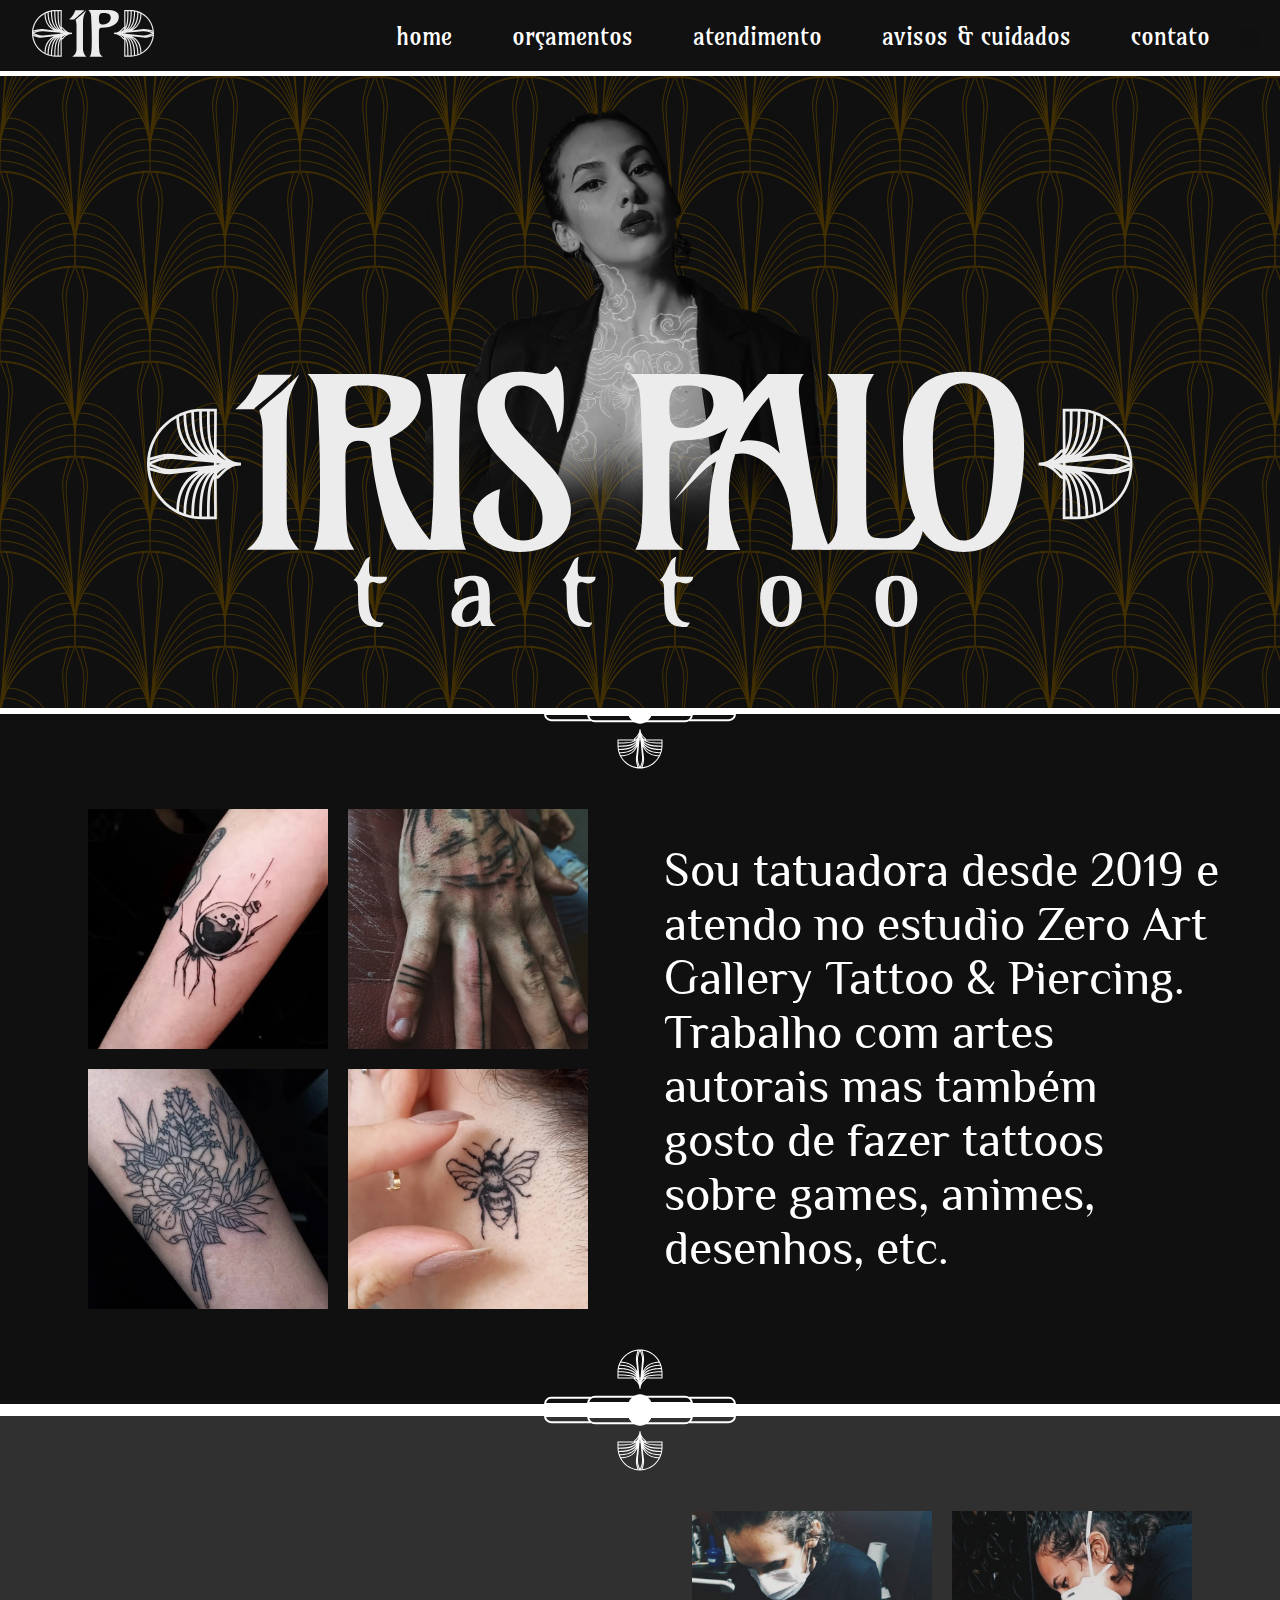
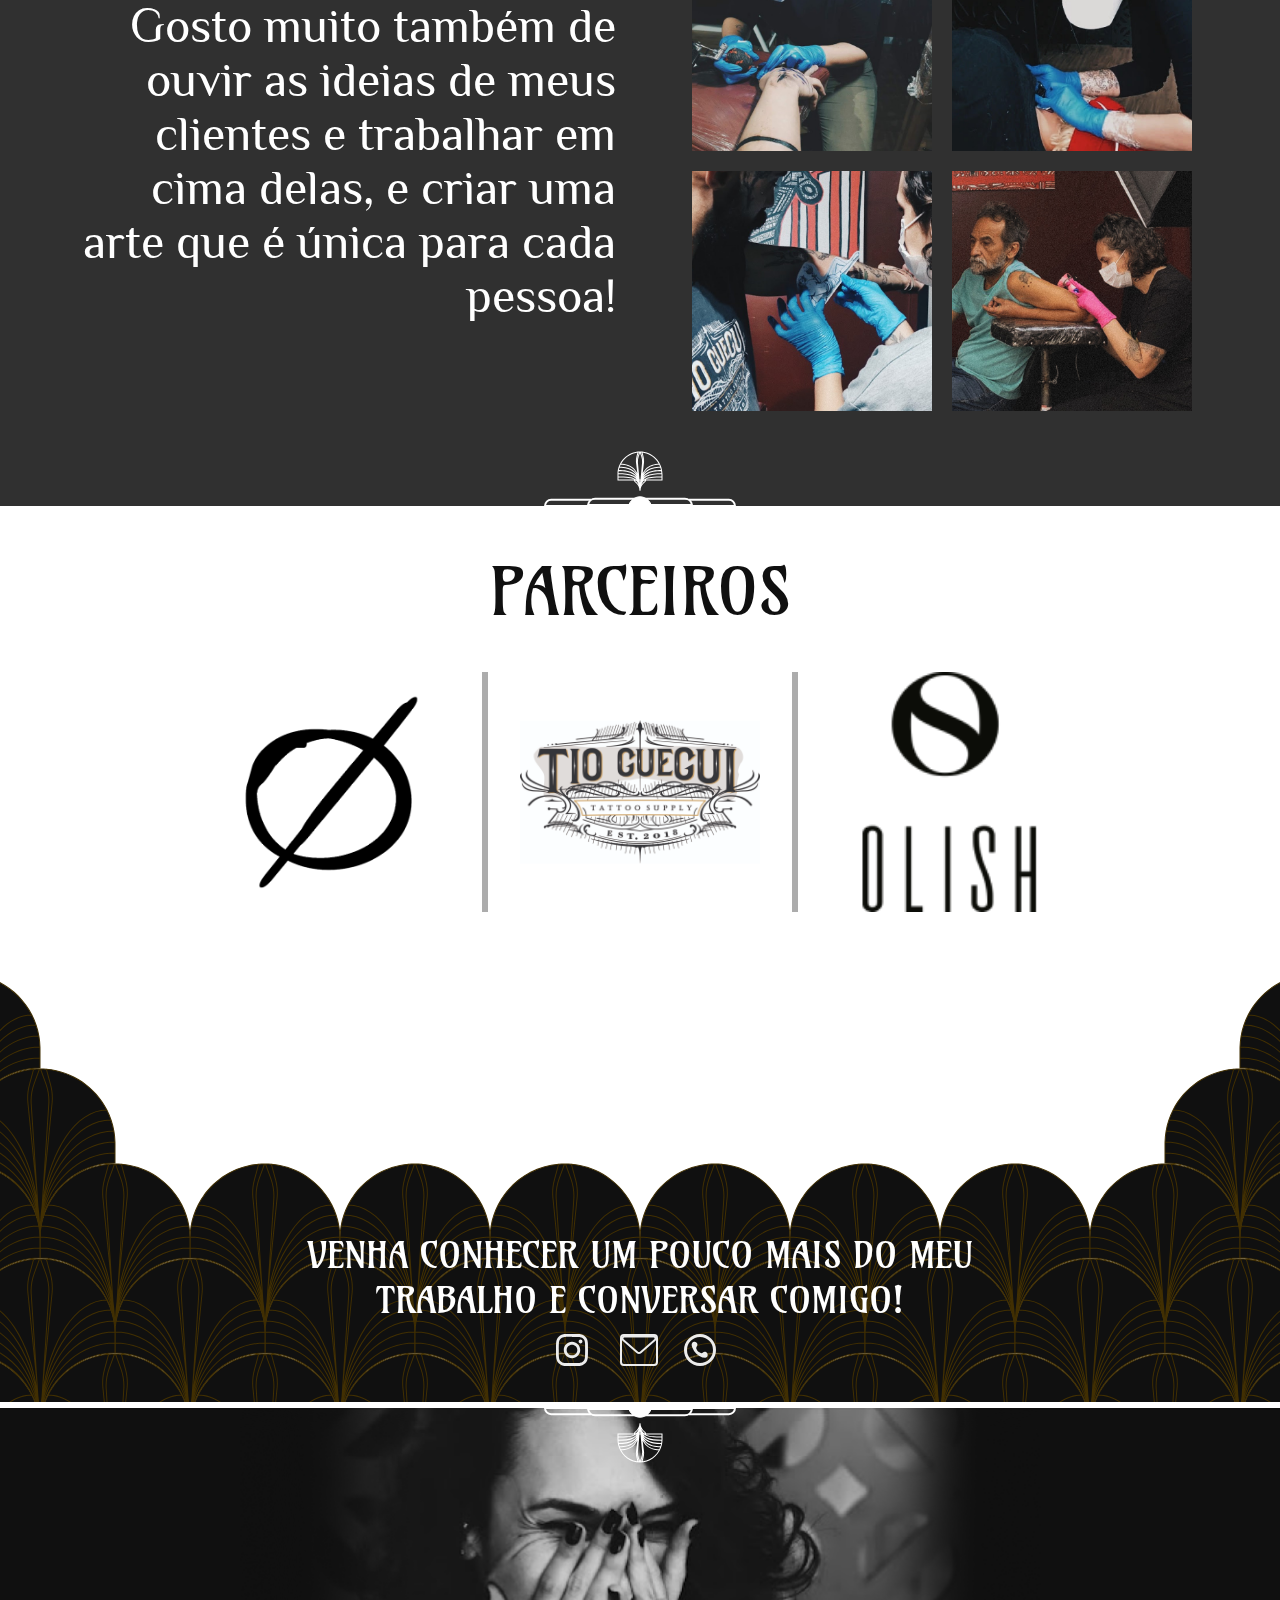
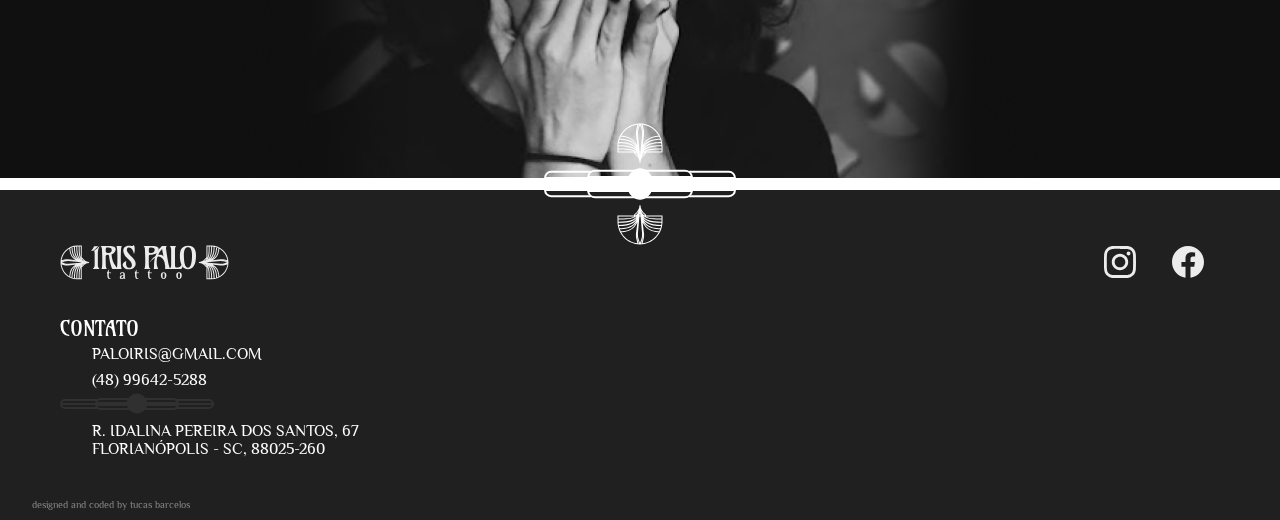
==== index.html @ 2b373421 "color changes and other updates" ====
<!DOCTYPE html>
<html lang="pt-br">

<head>
  <meta charset="UTF-8">
  <meta http-equiv="X-UA-Compatible" content="IE=edge">
  <meta name="viewport" content="width=device-width, initial-scale=1.0">
  <title>Íris Palo | Tattoo </title>
  <link rel="icon" type="image/x-icon" href="./img/icons/navicon.svg">
  <meta name="description" content="Tatuadora e baseada em Florianópolis - SC">
  <link rel="stylesheet" href="./css/style.css">
  <link rel="preconnect" href="https://fonts.googleapis.com">
  <link rel="preconnect" href="https://fonts.gstatic.com" crossorigin>
  <link rel="preconnect" href="https://fonts.googleapis.com">
  <link rel="preconnect" href="https://fonts.gstatic.com" crossorigin>
  <link href="https://fonts.googleapis.com/css2?family=Amarante&family=Philosopher:wght@400;700&display=swap" rel="stylesheet">
</head>


<body>
  <header class="header-bg" id="header">
    <div class="header container2">
      <div class="header-img">
        <a href="./index.html"><img src="./img/icons/logo-icon 1.svg" alt="IP"></a>
      </div>
      <ul class="header-menu">
        <li><a class="c1 font-1-m" href="./index.html">home</a></li>
        <li><a class="c1 font-1-m" href="./orcamentos.html">orçamentos</a></li>
        <li><a class="c1 font-1-m" href="./atendimento.html">atendimento</a></li>
        <li><a class="c1 font-1-m" href="./avisos.html">avisos & cuidados</a></li>
        <li><a class="c1 font-1-m" href="./contato.html">contato</a></li>
      </ul>
      <div class="dropdown">
        <button class="dropbtn">
          <div class="burger">
            <span></span>
            <span></span>
            <span></span>
            <span></span>
          </div>
        </button>
        <div class="dropdown-content">
          <a class="c1 font-1-m" href="./index.html">home</a>
          <a class="c1 font-1-m" href="./orcamentos.html">orçamentos</a>
          <a class="c1 font-1-m" href="./atendimento.html">atendimento</a>
          <a class="c1 font-1-m" href="./avisos.html">avisos & cuidados</a>
          <a class="c1 font-1-m" href="./contato.html">contato</a>
        </div>
      </div>
    </div>
  </header>

  <main class="intro">
    <div class="intro-conteudo container">
      <div class="intro-img">
        <img src="./img/íris header.png" alt="">
      </div>
      <div class="intro-marca">
        <img src="./img/icons/logo desktop w.svg" alt="">
      </div>
    </div>
  </main>

  <section class="pres-1-bg">
    <div class="separator-1"><img src="./img/icons/separator-1.svg" alt=""></div>
    <article class="pres-1 container">
      <div class="info-grid">
        <div class="pic-grid">
          <div class="pic">
            <img src="./img/tattoo spider.png" alt="">
          </div>
          <div class="pic">
            <img src="./img/tatto hand.png" alt="">
          </div>
          <div class="pic">
            <img src="./img/tattoo floral.png" alt="">
          </div>
          <div class="pic">
            <img src="./img/tattoo bee.png" alt="">
          </div>
        </div>
        <div class="txt1">
          <p class="font-2-xl c1">Sou tatuadora desde 2019 e atendo no estudio Zero Art Gallery Tattoo & Piercing. Trabalho com artes autorais mas também gosto de fazer tattoos sobre games, animes, desenhos, etc.</p>
        </div>
      </div>
    </article>
    <div class="separator-2"><img src="./img/icons/separator-2.svg" alt=""></div>
  </section>

  <section class="pres-2-bg">
    <div class="separator-1">
      <img src="./img/icons/separator-1.svg" alt="">
    </div>
    <article class="pres-2 container">
      <div class="info-grid">
        <div class="txt2">
          <p class="font-2-xl c1">Gosto muito também de ouvir as ideias de meus clientes e trabalhar em cima delas, e criar uma arte que é única para cada pessoa!</p>
        </div>
        <div class="pic-grid">
          <div class="pic">
            <img src="./img/neck 3.png" alt="">
          </div>
          <div class="pic">
            <img src="./img/neck 4.png" alt="">
          </div>
          <div class="pic">
            <img src="./img/stencil.png" alt="">
          </div>
          <div class="pic">
            <img src="./img/reco.png" alt="">
          </div>
        </div>
      </div>
    </article>
    <div class="separator-2"><img src="./img/icons/separator-2.svg" alt=""></div>
  </section>

  <section class="partners-bg">
    <article class="partners container">
      <h2 class="font-1-xxl c9">PARCEIROS</h2>
      <div class="partners-grid">
        <ul>
          <li>
            <div class="pic-2"><img src="./img/zero-logo-b.png" alt=""></div>
          </li>
          <li>
            <div class="pic-2"><img src="./img/tio-guegui.png" alt=""></div>
          </li>
          <li>
            <div class="pic-2"><img src="./img/OLISH.png" alt=""></div>
          </li>
        </ul>
      </div>
    </article>
    <div class="partners-end">
      <h3 class="font-1-l c1">VENHA CONHECER UM POUCO MAIS DO MEU TRABALHO E CONVERSAR COMIGO!</h3>
      <ul>
        <li>
          <a href="">
            <div class="icon"><img src="./img/icons/insta.svg" alt=""></div>
          </a>
        </li>
        <li>
          <a href="">
            <div class="icon"><img src="./img/icons/email.svg" alt=""></div>
          </a>
        </li>
        <li>
          <a href="">
            <div class="icon"><img src="./img/icons/whatsapp.svg" alt="">
          </a>
    </div>
    </li>
    </ul>
    </div>

  </section>

  <section class="end">
    <div class="separator-1">
      <img src="./img/icons/separator-1.svg" alt="">
    </div>
    <div class="end-img">
      <img src="./img/iris-end.png" alt="iris smiling">
    </div>
    <div class="separator-2"><img src="./img/icons/separator-2.svg" alt=""></div>
  </section>

  <footer class="footer-bg">
    <div class="separator-1">
      <img src="./img/icons/separator-1.svg" alt="">
    </div>
    <article class="footer container">
      <div class="footer-links">
        <a href="#header"><img src="./img/icons/logo footer.svg" alt=""></a>
        <div class="footer-icons">
          <a href="https://www.instagram.com/irispalo.ink/" target="_blank"><img src="./img/icons/insta.svg" alt=""></a>
          <a href="https://www.facebook.com/irispaloilustracoes" target="_blank"><img src="./img/icons/fb.svg" alt=""></a>
        </div>
      </div>
      <div class="footer-info">
        <h3 class="font-1-s c1">CONTATO</h3>
        <a href="mailto:paloiris@gmail.com" target="_blank" class="font-2-xs c1">PALOIRIS@GMAIL.COM</a>
        <a href="https://api.whatsapp.com/send/?phone=%2B554896425288&text&type=phone_number&app_absent=0" target="_blank" class="font-2-xs c1">(48) 99642-5288</a>
        <div class="footer-separator">
          <img src="./img/icons/footer-separator.svg" alt="">
        </div>
        <a href="https://www.google.com/maps/place/R.+Idalina+Pereira+dos+Santos,+67+-+Agronômica,+Florianópolis+-+SC,+88025-260/@-27.5766666,-48.5296852,17z/data=!3m1!4b1!4m6!3m5!1s0x95273865c41eb719:0x3fc47b97a1cd362a!8m2!3d-27.5766666!4d-48.5271049!16s%2Fg%2F11bw442zby" target="_blank" class="font-2-xs c1">R. IDALINA PEREIRA DOS SANTOS, 67<br>FLORIANÓPOLIS - SC, 88025-260</a>
      </div>
    </article>
    <div class="ego"><a href="https://tucaas.github.io/portfolio" class="font-2-xxs c4">designed and coded by tucas barcelos</a></div>
  </footer>

  <script src="./js/script.js"></script>
</body>

</html>
---- css/style.css ----
@import "./global/global.css";

@import "./home/home.css";
@import "./orcamentos/orcamentos.css";
@import "./atendimento/atendimento.css";
@import "./avisos/avisos.css";
@import "./contato/contato.css";

@import "./utilities/type.css";
@import "./utilities/cor.css";
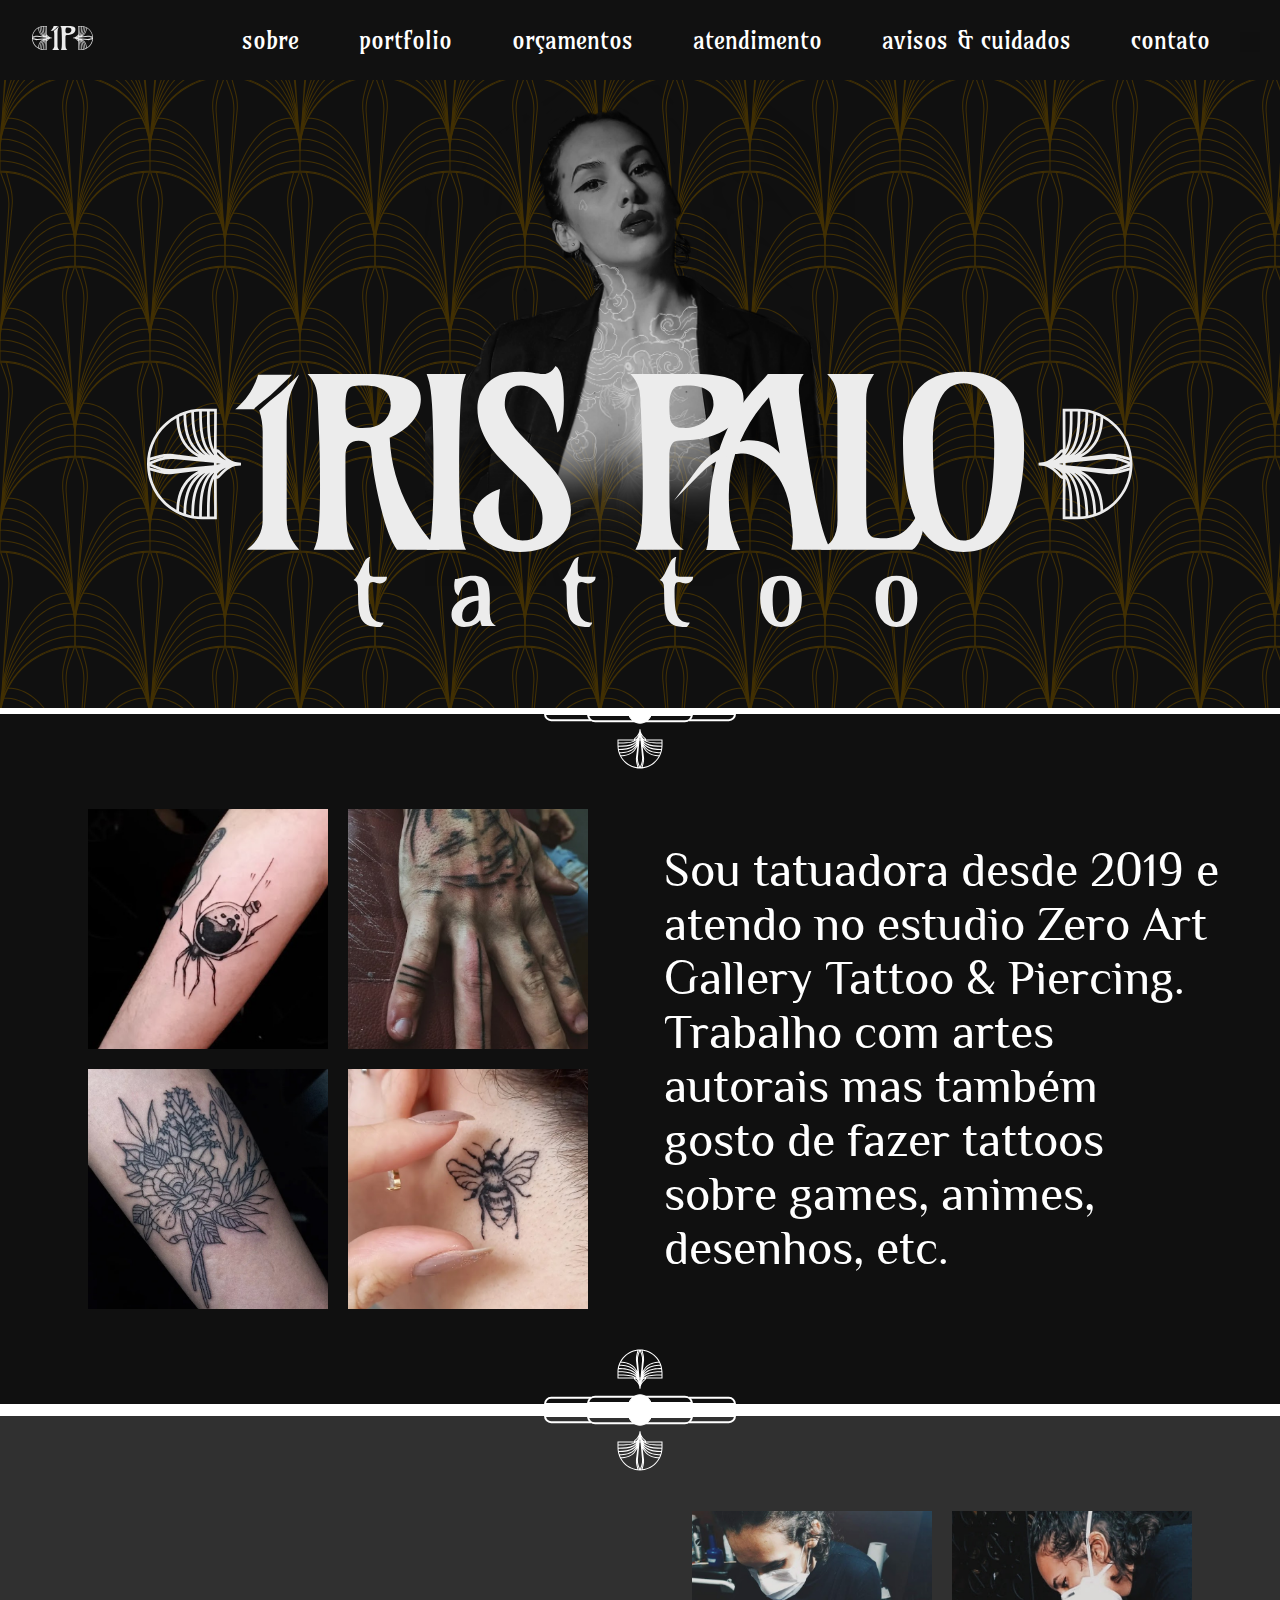
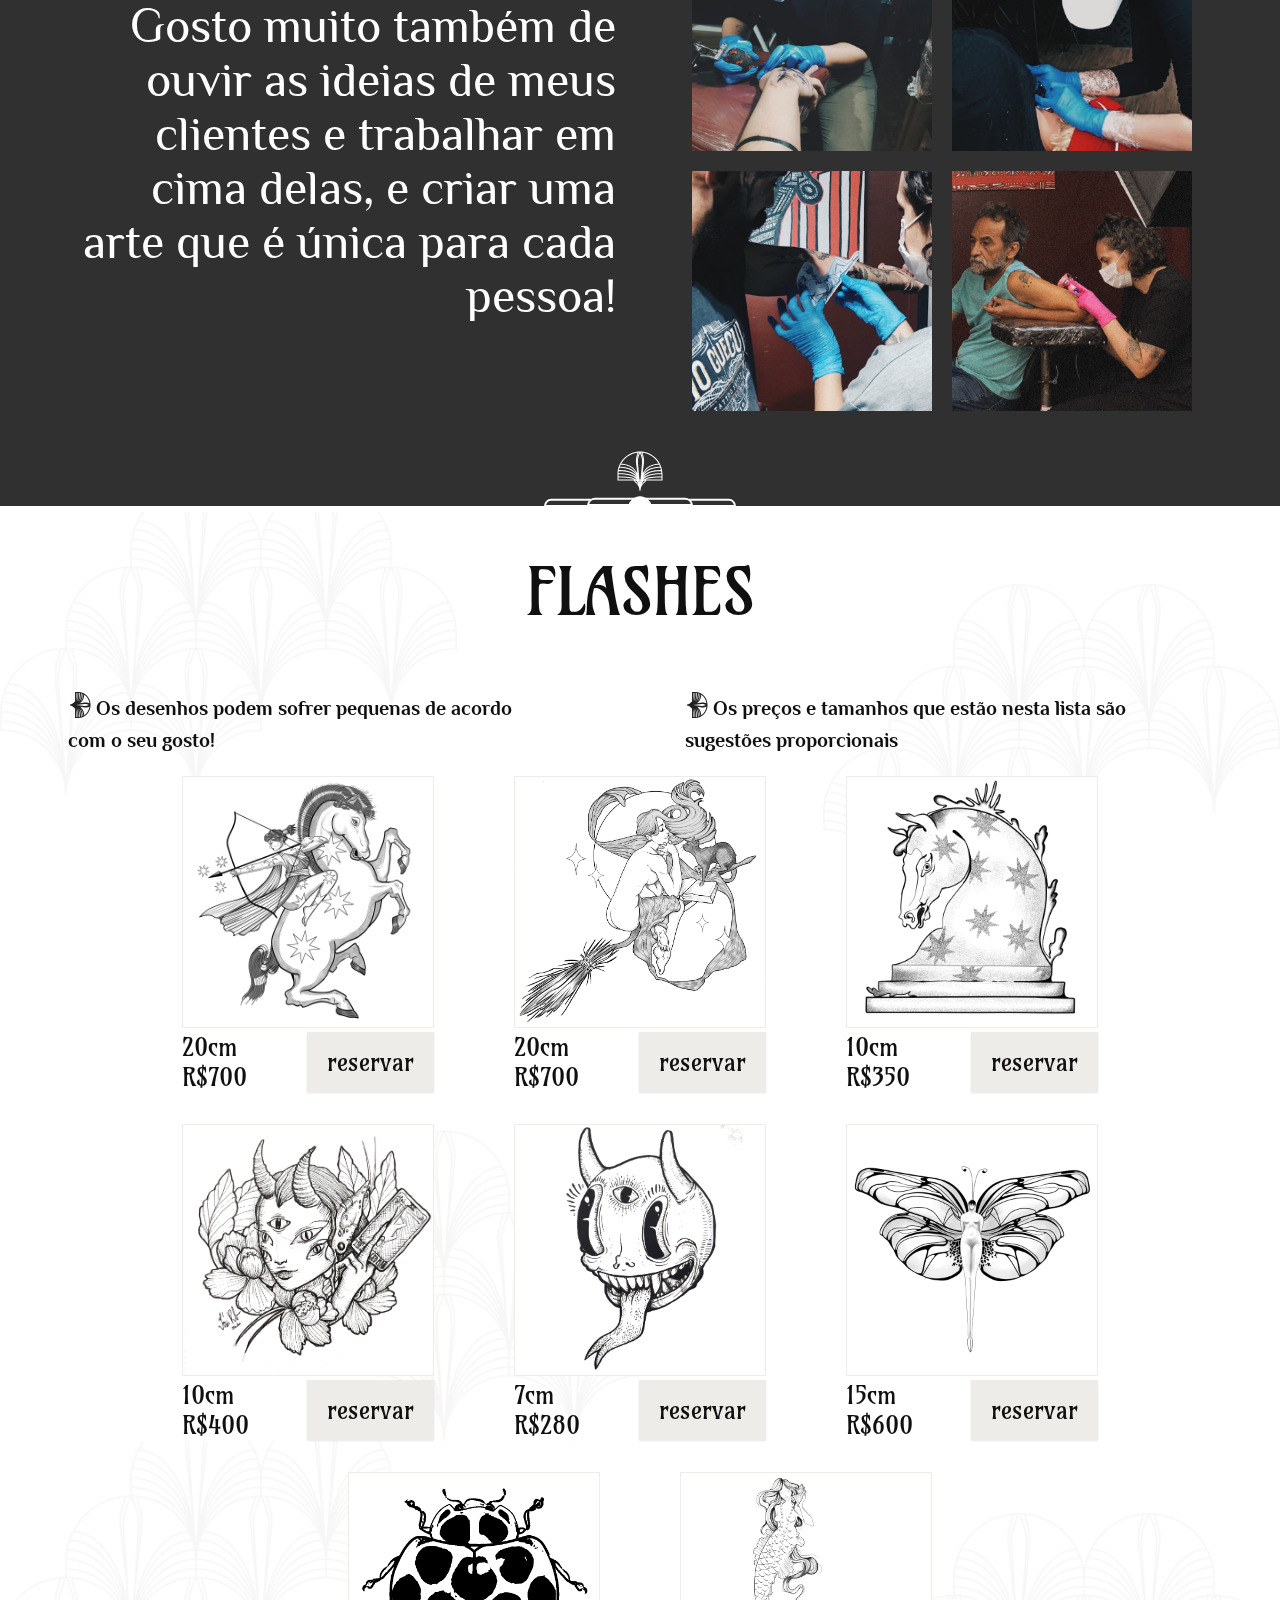
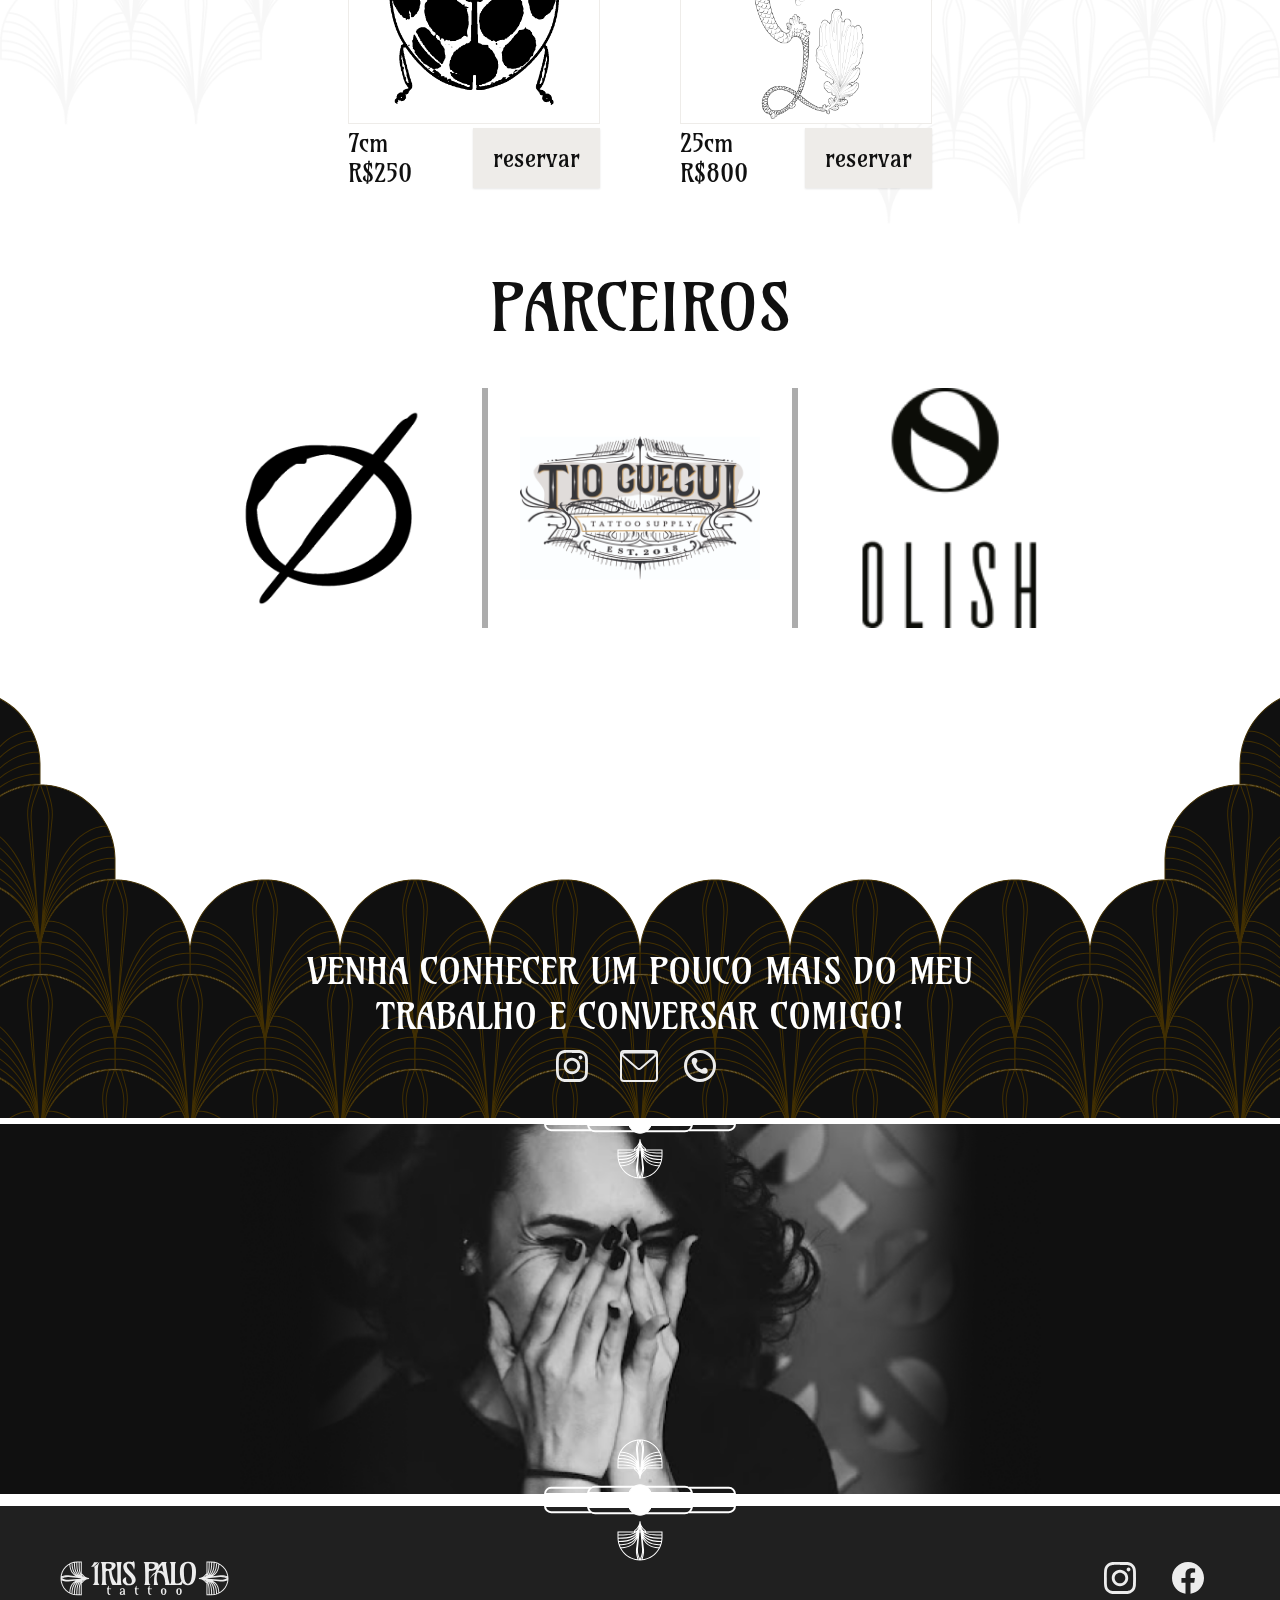
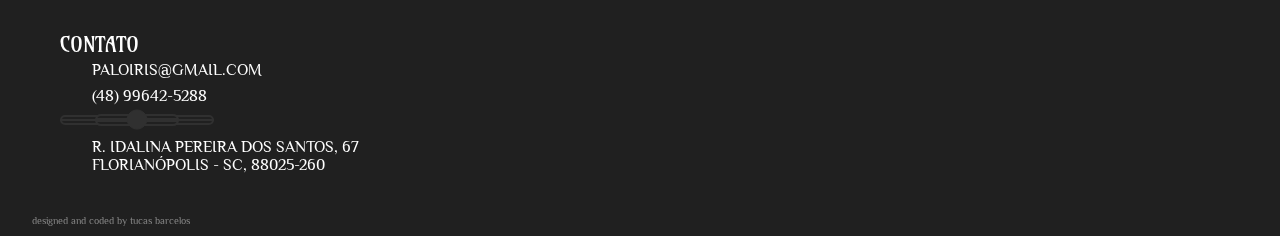
==== commit 712ed1aa: "new pages and updates" ====
--- a/index.html
+++ b/index.html
@@ -24,7 +24,8 @@
         <a href="./index.html"><img src="./img/icons/logo-icon 1.svg" alt="IP"></a>
       </div>
       <ul class="header-menu">
-        <li><a class="c1 font-1-m" href="./index.html">home</a></li>
+        <li><a class="c1 font-1-m" href="./sobre.html">sobre</a></li>
+        <li><a class="c1 font-1-m" href="./portfolio.html">portfolio</a></li>
         <li><a class="c1 font-1-m" href="./orcamentos.html">orçamentos</a></li>
         <li><a class="c1 font-1-m" href="./atendimento.html">atendimento</a></li>
         <li><a class="c1 font-1-m" href="./avisos.html">avisos & cuidados</a></li>
@@ -40,7 +41,8 @@
           </div>
         </button>
         <div class="dropdown-content">
-          <a class="c1 font-1-m" href="./index.html">home</a>
+          <a class="c1 font-1-m" href="./sobre.html">sobre</a>
+          <a class="c1 font-1-m" href="./portfolio.html">portfolio</a>
           <a class="c1 font-1-m" href="./orcamentos.html">orçamentos</a>
           <a class="c1 font-1-m" href="./atendimento.html">atendimento</a>
           <a class="c1 font-1-m" href="./avisos.html">avisos & cuidados</a>
@@ -114,6 +116,116 @@
     </article>
     <div class="separator-2"><img src="./img/icons/separator-2.svg" alt=""></div>
   </section>
+
+<section class="flashs-bg">
+<article class="flashs">
+  <h2 class="font-1-xxl c9">FLASHES</h2>
+  <div class="container2">
+    <div class="avisos-flash">
+      <p class="font-2-sb c9">Os desenhos podem sofrer pequenas de acordo com o seu gosto!</p>
+      <p class="font-2-sb c9">Os preços e tamanhos que estão nesta lista são sugestões proporcionais</p>
+    </div>
+    <ul class="flashs-grid">
+      <li class="flash">
+        <div class="pic-3"><img src="./img/flash-amz.png" alt=""></div>
+        <div class="font-1-m c9 flash-txt">
+          <div>
+            <p>20cm</p>
+            <p>R$700</p>
+          </div>
+          <div>
+            <a href="https://api.whatsapp.com/send/?phone=%2B554896425288&text=Ooooi,%20tudo%20bem?%20Eu%20vi%20o%20flash%20da%20Amazona%20no%20seu%20site%20e%20gostaria%20de%20reservar%20ele." target="_blank" class="flash-btn font-1-m c9">reservar</a>
+          </div>
+        </div>
+      </li>
+      <li class="flash">
+        <div class="pic-3"><img src="./img/flash-brx.png" alt=""></div>
+        <div class="font-1-m c9 flash-txt">
+          <div>
+            <p>20cm</p>
+            <p>R$700</p>
+          </div>
+          <div>
+            <a href="https://api.whatsapp.com/send/?phone=%2B554896425288&text=%20tudo%20bem?%20Eu%20vi%20o%20flash%20da%20Bruxa%20no%20seu%20site%20e%20gostaria%20de%20reservar%20ele." target="_blank" class="flash-btn font-1-m c9">reservar</a>
+          </div>
+        </div>
+      </li>
+      <li class="flash">
+        <div class="pic-3"><img src="./img/flash-cvl.png" alt=""></div>
+        <div class="font-1-m c9 flash-txt">
+          <div>
+            <p>10cm</p>
+            <p>R$350</p>
+          </div>
+          <div>
+            <a href="https://api.whatsapp.com/send/?phone=%2B554896425288&text=Ooooi,%20tudo%20bem?%20Eu%20vi%20o%20flash%20da%20Cavalo%20no%20seu%20site%20e%20gostaria%20de%20reservar%20ele." target="_blank" class="flash-btn font-1-m c9">reservar</a>
+          </div>
+        </div>
+      </li>
+      <li class="flash">
+        <div class="pic-3"><img src="./img/flash-dmn.png" alt=""></div>
+        <div class="font-1-m c9 flash-txt">
+          <div>
+            <p>10cm</p>
+            <p>R$400</p>
+          </div>
+          <div>
+            <a href="https://api.whatsapp.com/send/?phone=%2B554896425288&text=Ooooi,%20tudo%20bem?%20Eu%20vi%20o%20flash%20do%20Dem%C3%B4nio%20Tarot%20no%20seu%20site%20e%20gostaria%20de%20reservar%20ele." target="_blank" class="flash-btn font-1-m c9">reservar</a>
+          </div>
+        </div>
+      </li>
+      <li class="flash">
+        <div class="pic-3"><img src="./img/flash-dmn2.png" alt=""></div>
+        <div class="font-1-m c9 flash-txt">
+          <div>
+            <p>7cm</p>
+            <p>R$280</p>
+          </div>
+          <div>
+            <a href="https://api.whatsapp.com/send/?phone=%2B554896425288&text=Ooooi,%20tudo%20bem?%20Eu%20vi%20o%20flash%20da%20Dem%C3%B4nio%20Linguarudo%20no%20seu%20site%20e%20gostaria%20de%20reservar%20ele" target="_blank" class="flash-btn font-1-m c9">reservar</a>
+          </div>
+        </div>
+      </li>
+      <li class="flash">
+        <div class="pic-3"><img src="./img/flash-fda.png" alt=""></div>
+        <div class="font-1-m c9 flash-txt">
+          <div>
+            <p>15cm</p>
+            <p>R$600</p>
+          </div>
+          <div>
+            <a href="https://api.whatsapp.com/send/?phone=%2B554896425288&text=Ooooi,%20tudo%20bem?%20Eu%20vi%20o%20flash%20da%20Fada%20Art%20Nouveau%20no%20seu%20site%20e%20gostaria%20de%20reservar%20ele." target="_blank" class="flash-btn font-1-m c9">reservar</a>
+          </div>
+        </div>
+      </li>
+      <li class="flash">
+        <div class="pic-3"><img src="./img/flash-jnh.png" alt=""></div>
+        <div class="font-1-m c9 flash-txt">
+          <div>
+            <p>7cm</p>
+            <p>R$250</p>
+          </div>
+          <div>
+            <a href="https://api.whatsapp.com/send/?phone=%2B554896425288&text=Ooooi,%20tudo%20bem?%20Eu%20vi%20o%20flash%20da%20Joaninha%20no%20seu%20site%20e%20gostaria%20de%20reservar%20ele" target="_blank" class="flash-btn font-1-m c9">reservar</a>
+          </div>
+        </div>
+      </li>
+      <li class="flash">
+        <div class="pic-3"><img src="./img/flash-sra.png" alt=""></div>
+        <div class="font-1-m c9 flash-txt">
+          <div>
+            <p>25cm</p>
+            <p>R$800</p>
+          </div>
+          <div>
+            <a href="https://api.whatsapp.com/send/?phone=%2B554896425288&text=Ooooi,%20tudo%20bem?%20Eu%20vi%20o%20flash%20da%20Sereia%20no%20seu%20site%20e%20gostaria%20de%20reservar%20ele." target="_blank" class="flash-btn font-1-m c9">reservar</a>
+          </div>
+        </div>
+      </li>
+    </ul>
+  </div>
+</article>
+</section>
 
   <section class="partners-bg">
     <article class="partners container">
--- a/css/style.css
+++ b/css/style.css
@@ -1,6 +1,8 @@
 @import "./global/global.css";
 
 @import "./home/home.css";
+@import "./sobre/sobre.css";
+@import "./portfolio/portfolio.css";
 @import "./orcamentos/orcamentos.css";
 @import "./atendimento/atendimento.css";
 @import "./avisos/avisos.css";
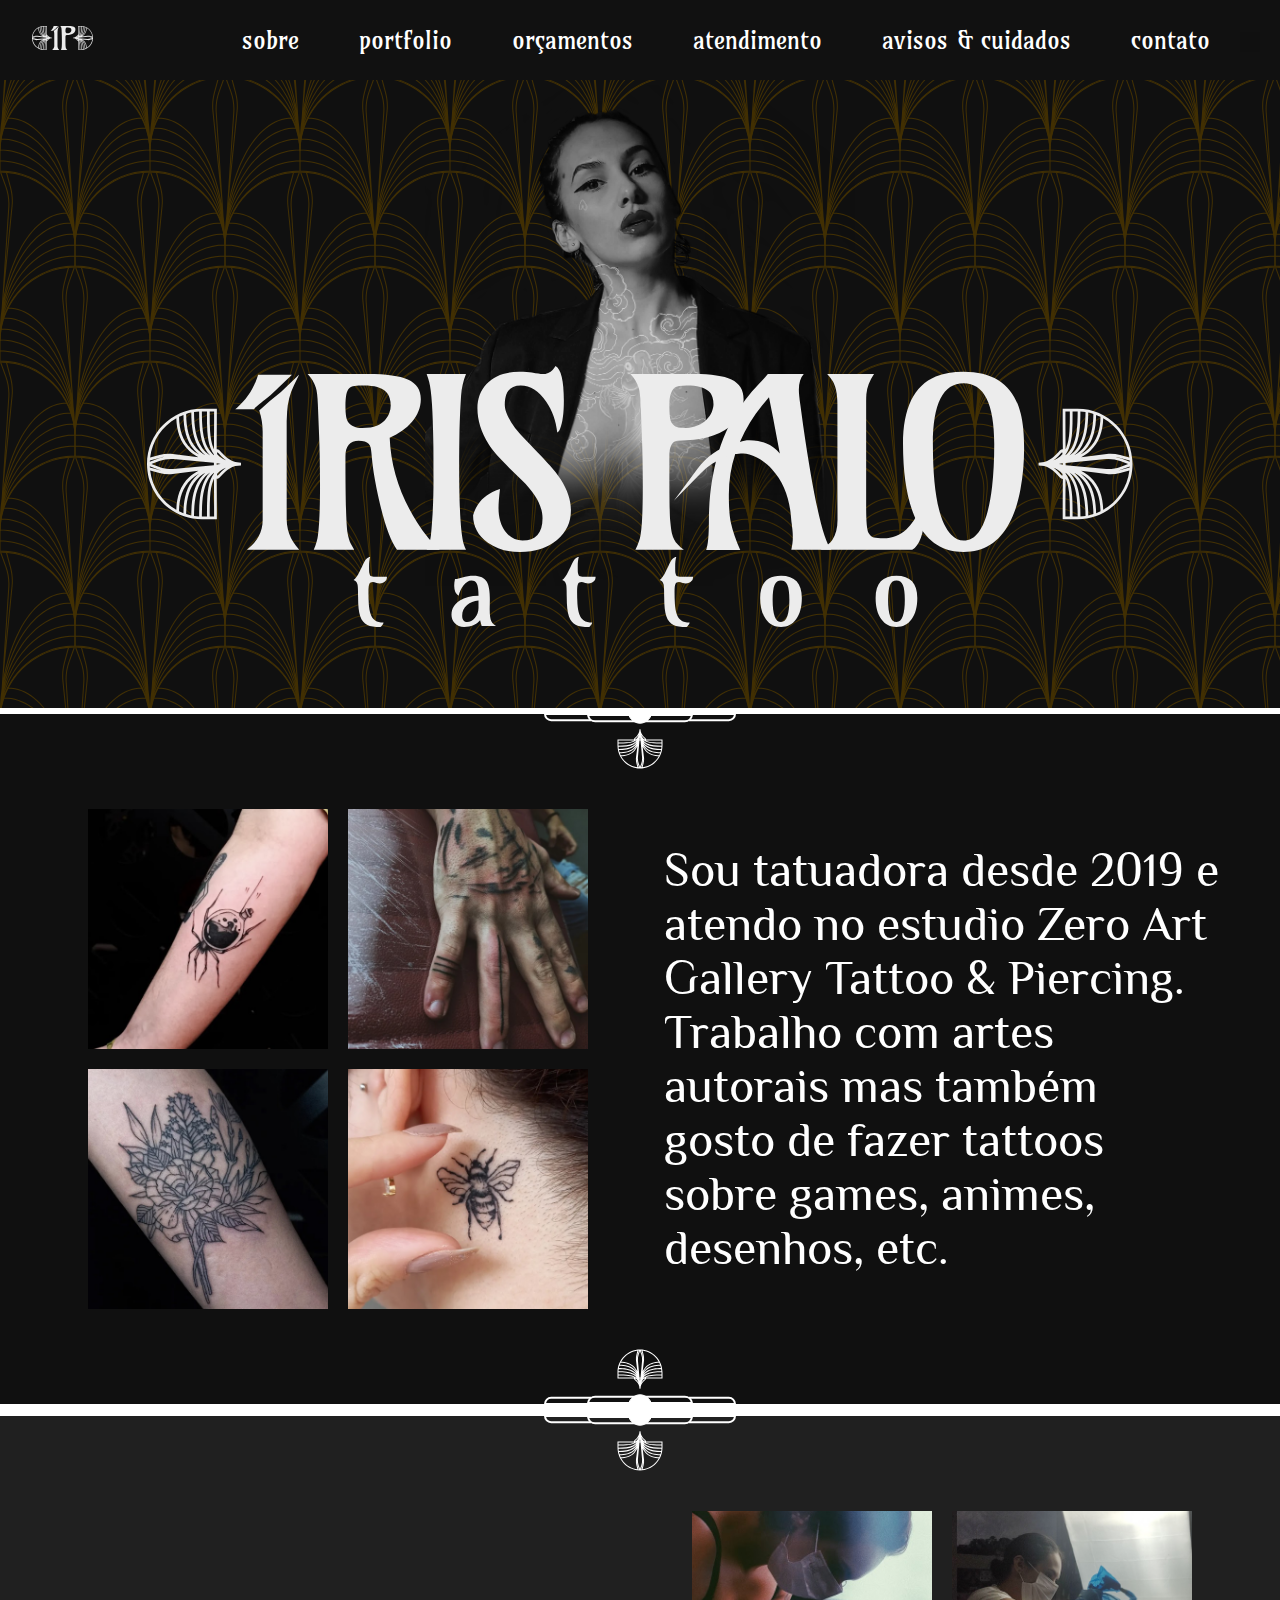
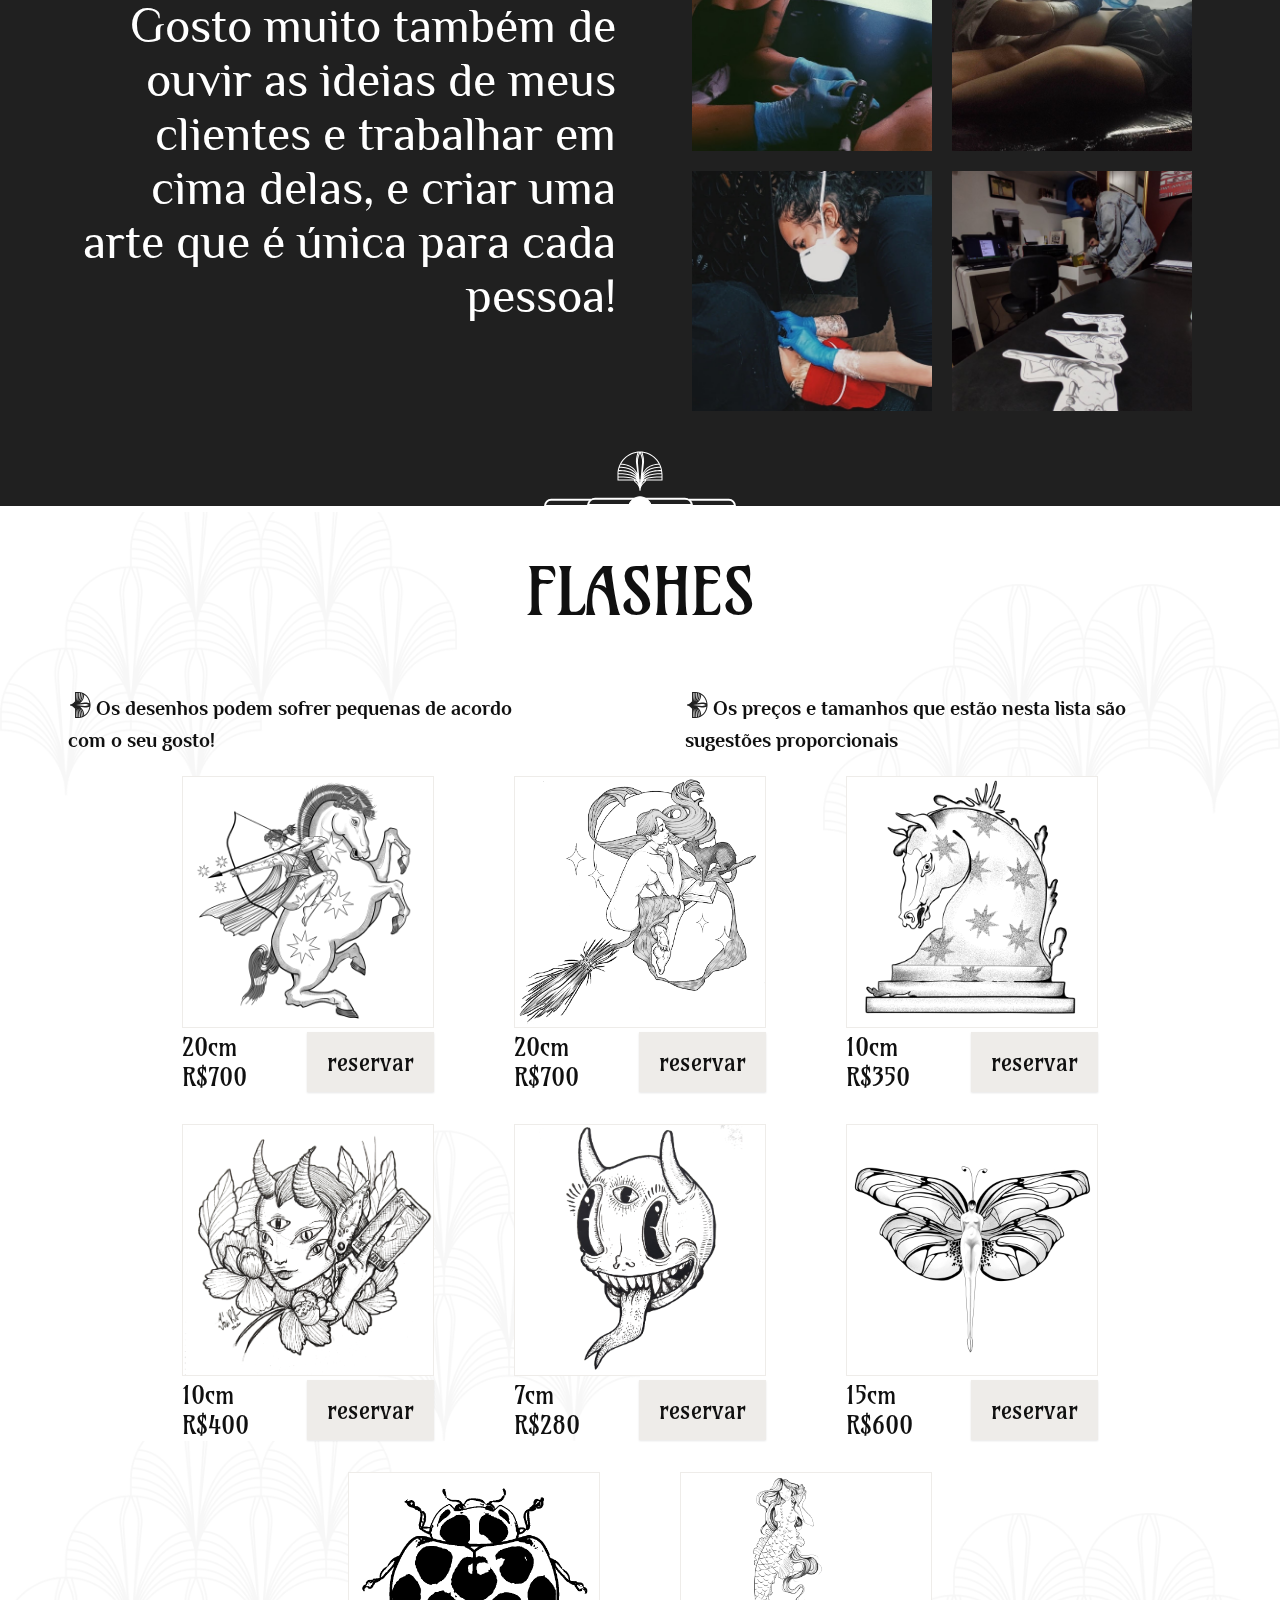
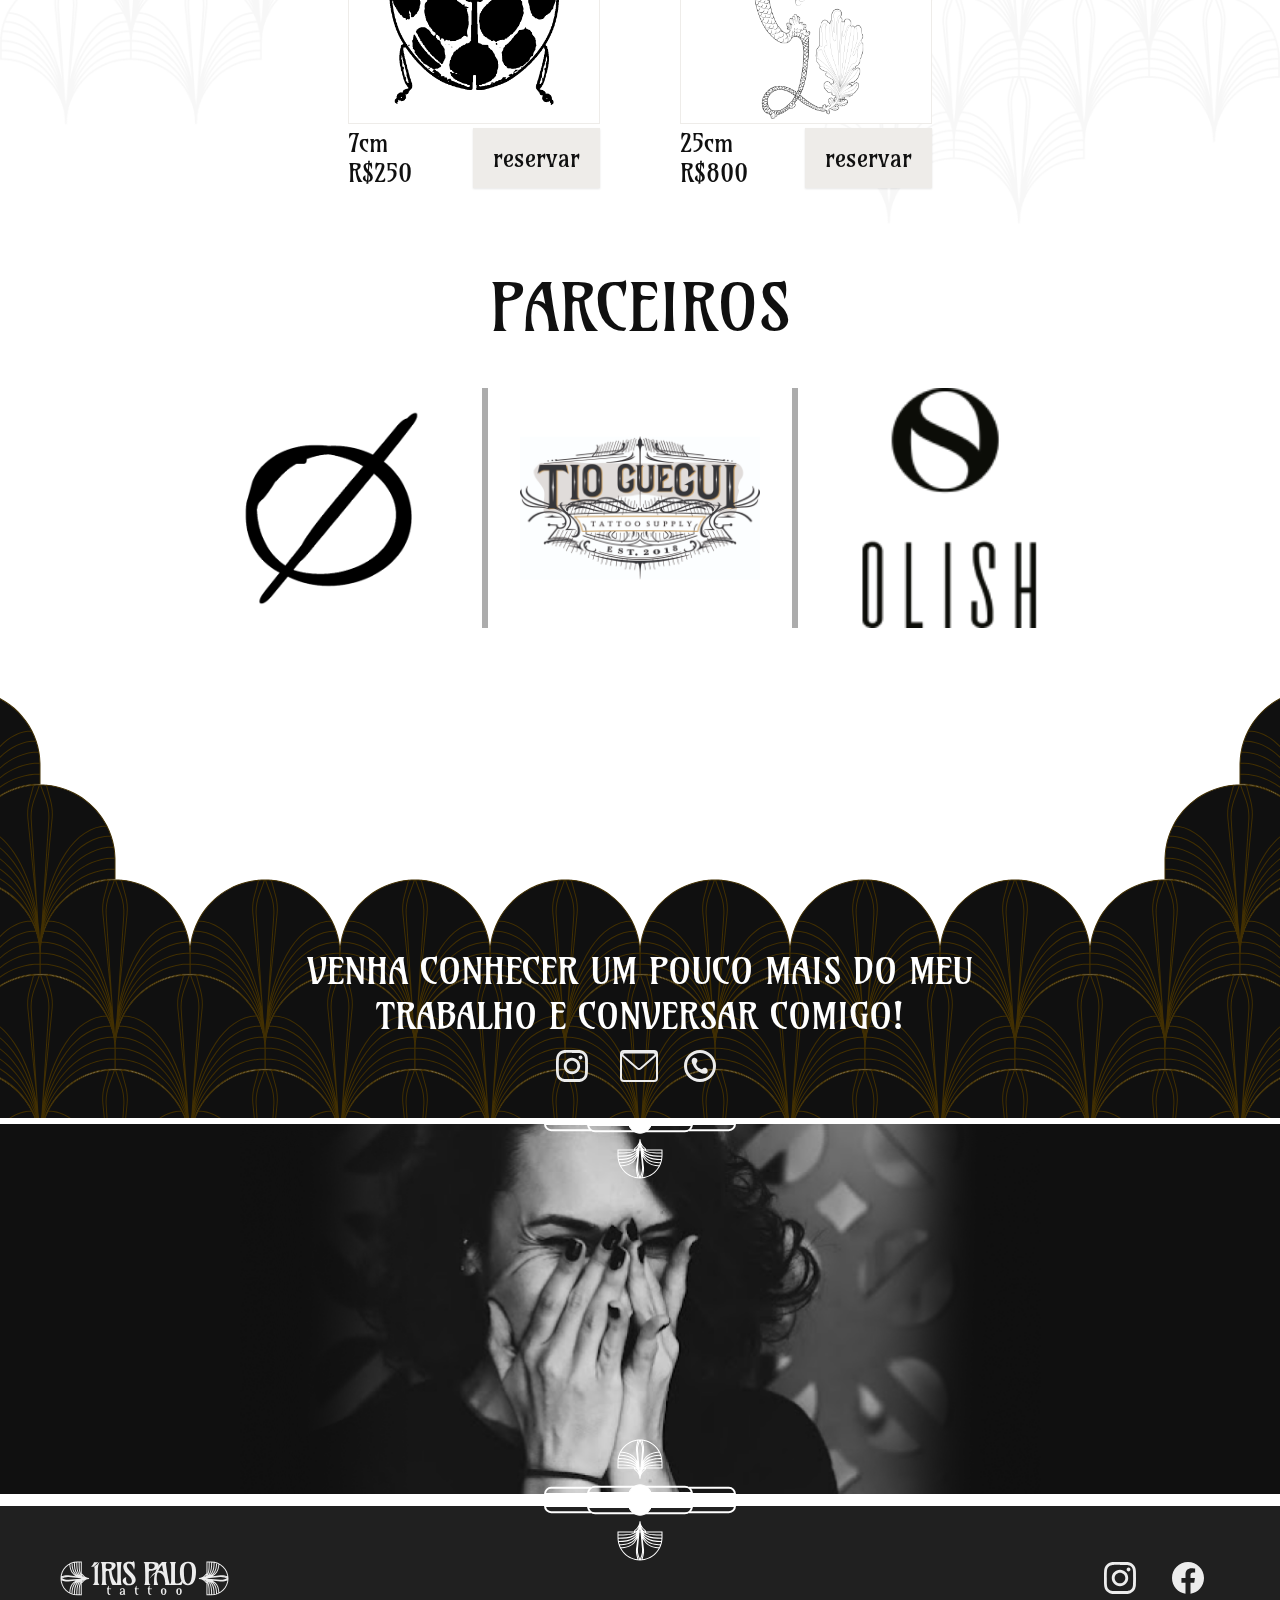
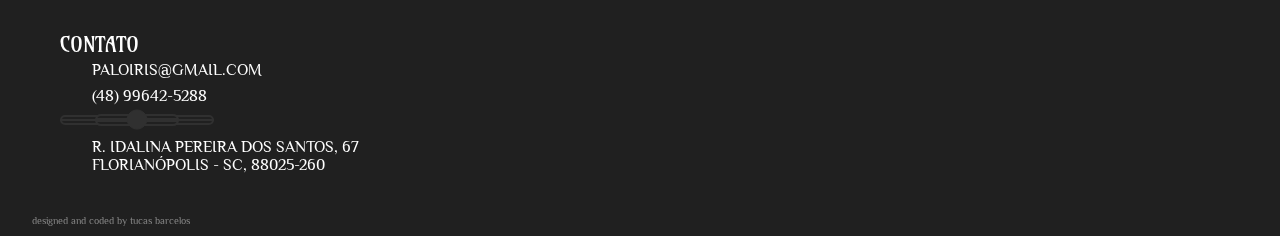
==== commit cfe1e53b: "several updates" ====
--- a/index.html
+++ b/index.html
@@ -67,18 +67,36 @@
     <div class="separator-1"><img src="./img/icons/separator-1.svg" alt=""></div>
     <article class="pres-1 container">
       <div class="info-grid">
-        <div class="pic-grid">
-          <div class="pic">
-            <img src="./img/tattoo spider.png" alt="">
-          </div>
-          <div class="pic">
-            <img src="./img/tatto hand.png" alt="">
-          </div>
-          <div class="pic">
-            <img src="./img/tattoo floral.png" alt="">
-          </div>
-          <div class="pic">
-            <img src="./img/tattoo bee.png" alt="">
+        <div class="pics">
+          <div class="pic-grid">
+            <div class="pic">
+              <img src="./img/tattoo-arn.png" alt="" onclick="toggleOverlay1(this)">
+            </div>
+            <div class="pic">
+              <img src="./img/tattoo-mao.png" alt="" onclick="toggleOverlay1(this)">
+            </div>
+            <div class="pic">
+              <img src="./img/tattoo-flr.png" alt="" onclick="toggleOverlay1(this)">
+            </div>
+            <div class="pic">
+              <img src="./img/tattoo-abl.png" alt="" onclick="toggleOverlay1(this)">
+            </div>
+          </div>
+          <div class="pic-grid-overlay" id="overlay">
+            <div class="pic-overlay1">
+              <img src="./img/tattoo-arn.png" alt="">
+            </div>
+            <div class="thumbs">
+              <div class="pic thumb">
+                <img src="./img/tattoo-mao.png" alt="" onclick="toggleOverlay1(this)">
+              </div>
+              <div class="pic thumb">
+                <img src="./img/tattoo-flr.png" alt="" onclick="toggleOverlay1(this)">
+              </div>
+              <div class="pic thumb">
+                <img src="./img/tattoo-abl.png" alt="" onclick="toggleOverlay1(this)">
+              </div>
+            </div>
           </div>
         </div>
         <div class="txt1">
@@ -98,18 +116,36 @@
         <div class="txt2">
           <p class="font-2-xl c1">Gosto muito também de ouvir as ideias de meus clientes e trabalhar em cima delas, e criar uma arte que é única para cada pessoa!</p>
         </div>
-        <div class="pic-grid">
-          <div class="pic">
-            <img src="./img/neck 3.png" alt="">
-          </div>
-          <div class="pic">
-            <img src="./img/neck 4.png" alt="">
-          </div>
-          <div class="pic">
-            <img src="./img/stencil.png" alt="">
-          </div>
-          <div class="pic">
-            <img src="./img/reco.png" alt="">
+        <div class="pics">
+          <div class="pic-grid2">
+            <div class="pic">
+              <img src="./img/iris-4.png" alt="" onclick="toggleOverlay2(this)">
+            </div>
+            <div class="pic">
+              <img src="./img/iris-2.png" alt="" onclick="toggleOverlay2(this)">
+            </div>
+            <div class="pic">
+              <img src="./img/iris-3.png" alt="" onclick="toggleOverlay2(this)">
+            </div>
+            <div class="pic">
+              <img src="./img/iris-1.png" alt="" onclick="toggleOverlay2(this)">
+            </div>
+          </div>
+          <div class="pic-grid-overlay2" id="overlay2">
+            <div class="pic-overlay2">
+              <img src="./img/iris-4.png" alt="">
+            </div>
+            <div class="thumbs">
+              <div class="pic thumb2">
+                <img src="./img/iris-2.png" alt="" onclick="toggleOverlay2(this)">
+              </div>
+              <div class="pic thumb2">
+                <img src="./img/iris-3.png" alt="" onclick="toggleOverlay2(this)">
+              </div>
+              <div class="pic thumb2">
+                <img src="./img/iris-1.png" alt="" onclick="toggleOverlay2(this)">
+              </div>
+            </div>
           </div>
         </div>
       </div>
@@ -117,115 +153,118 @@
     <div class="separator-2"><img src="./img/icons/separator-2.svg" alt=""></div>
   </section>
 
-<section class="flashs-bg">
-<article class="flashs">
-  <h2 class="font-1-xxl c9">FLASHES</h2>
-  <div class="container2">
-    <div class="avisos-flash">
-      <p class="font-2-sb c9">Os desenhos podem sofrer pequenas de acordo com o seu gosto!</p>
-      <p class="font-2-sb c9">Os preços e tamanhos que estão nesta lista são sugestões proporcionais</p>
-    </div>
-    <ul class="flashs-grid">
-      <li class="flash">
-        <div class="pic-3"><img src="./img/flash-amz.png" alt=""></div>
-        <div class="font-1-m c9 flash-txt">
-          <div>
-            <p>20cm</p>
-            <p>R$700</p>
-          </div>
-          <div>
-            <a href="https://api.whatsapp.com/send/?phone=%2B554896425288&text=Ooooi,%20tudo%20bem?%20Eu%20vi%20o%20flash%20da%20Amazona%20no%20seu%20site%20e%20gostaria%20de%20reservar%20ele." target="_blank" class="flash-btn font-1-m c9">reservar</a>
-          </div>
-        </div>
-      </li>
-      <li class="flash">
-        <div class="pic-3"><img src="./img/flash-brx.png" alt=""></div>
-        <div class="font-1-m c9 flash-txt">
-          <div>
-            <p>20cm</p>
-            <p>R$700</p>
-          </div>
-          <div>
-            <a href="https://api.whatsapp.com/send/?phone=%2B554896425288&text=%20tudo%20bem?%20Eu%20vi%20o%20flash%20da%20Bruxa%20no%20seu%20site%20e%20gostaria%20de%20reservar%20ele." target="_blank" class="flash-btn font-1-m c9">reservar</a>
-          </div>
-        </div>
-      </li>
-      <li class="flash">
-        <div class="pic-3"><img src="./img/flash-cvl.png" alt=""></div>
-        <div class="font-1-m c9 flash-txt">
-          <div>
-            <p>10cm</p>
-            <p>R$350</p>
-          </div>
-          <div>
-            <a href="https://api.whatsapp.com/send/?phone=%2B554896425288&text=Ooooi,%20tudo%20bem?%20Eu%20vi%20o%20flash%20da%20Cavalo%20no%20seu%20site%20e%20gostaria%20de%20reservar%20ele." target="_blank" class="flash-btn font-1-m c9">reservar</a>
-          </div>
-        </div>
-      </li>
-      <li class="flash">
-        <div class="pic-3"><img src="./img/flash-dmn.png" alt=""></div>
-        <div class="font-1-m c9 flash-txt">
-          <div>
-            <p>10cm</p>
-            <p>R$400</p>
-          </div>
-          <div>
-            <a href="https://api.whatsapp.com/send/?phone=%2B554896425288&text=Ooooi,%20tudo%20bem?%20Eu%20vi%20o%20flash%20do%20Dem%C3%B4nio%20Tarot%20no%20seu%20site%20e%20gostaria%20de%20reservar%20ele." target="_blank" class="flash-btn font-1-m c9">reservar</a>
-          </div>
-        </div>
-      </li>
-      <li class="flash">
-        <div class="pic-3"><img src="./img/flash-dmn2.png" alt=""></div>
-        <div class="font-1-m c9 flash-txt">
-          <div>
-            <p>7cm</p>
-            <p>R$280</p>
-          </div>
-          <div>
-            <a href="https://api.whatsapp.com/send/?phone=%2B554896425288&text=Ooooi,%20tudo%20bem?%20Eu%20vi%20o%20flash%20da%20Dem%C3%B4nio%20Linguarudo%20no%20seu%20site%20e%20gostaria%20de%20reservar%20ele" target="_blank" class="flash-btn font-1-m c9">reservar</a>
-          </div>
-        </div>
-      </li>
-      <li class="flash">
-        <div class="pic-3"><img src="./img/flash-fda.png" alt=""></div>
-        <div class="font-1-m c9 flash-txt">
-          <div>
-            <p>15cm</p>
-            <p>R$600</p>
-          </div>
-          <div>
-            <a href="https://api.whatsapp.com/send/?phone=%2B554896425288&text=Ooooi,%20tudo%20bem?%20Eu%20vi%20o%20flash%20da%20Fada%20Art%20Nouveau%20no%20seu%20site%20e%20gostaria%20de%20reservar%20ele." target="_blank" class="flash-btn font-1-m c9">reservar</a>
-          </div>
-        </div>
-      </li>
-      <li class="flash">
-        <div class="pic-3"><img src="./img/flash-jnh.png" alt=""></div>
-        <div class="font-1-m c9 flash-txt">
-          <div>
-            <p>7cm</p>
-            <p>R$250</p>
-          </div>
-          <div>
-            <a href="https://api.whatsapp.com/send/?phone=%2B554896425288&text=Ooooi,%20tudo%20bem?%20Eu%20vi%20o%20flash%20da%20Joaninha%20no%20seu%20site%20e%20gostaria%20de%20reservar%20ele" target="_blank" class="flash-btn font-1-m c9">reservar</a>
-          </div>
-        </div>
-      </li>
-      <li class="flash">
-        <div class="pic-3"><img src="./img/flash-sra.png" alt=""></div>
-        <div class="font-1-m c9 flash-txt">
-          <div>
-            <p>25cm</p>
-            <p>R$800</p>
-          </div>
-          <div>
-            <a href="https://api.whatsapp.com/send/?phone=%2B554896425288&text=Ooooi,%20tudo%20bem?%20Eu%20vi%20o%20flash%20da%20Sereia%20no%20seu%20site%20e%20gostaria%20de%20reservar%20ele." target="_blank" class="flash-btn font-1-m c9">reservar</a>
-          </div>
-        </div>
-      </li>
-    </ul>
-  </div>
-</article>
-</section>
+  <section class="flashs-bg">
+    <article class="flashs">
+      <h2 class="font-1-xxl c9">FLASHES</h2>
+      <div class="container2">
+        <div class="avisos-flash">
+          <p class="font-2-sb c9">Os desenhos podem sofrer pequenas de acordo com o seu gosto!</p>
+          <p class="font-2-sb c9">Os preços e tamanhos que estão nesta lista são sugestões proporcionais</p>
+        </div>
+        <ul class="flashs-grid">
+          <li class="flash">
+            <div class="pic-3"><img src="./img/flash-amz.png" alt=""></div>
+            <div class="font-1-m c9 flash-txt">
+              <div>
+                <p>20cm</p>
+                <p>R$700</p>
+              </div>
+              <div>
+                <a href="https://api.whatsapp.com/send/?phone=%2B554896425288&text=Ooooi,%20tudo%20bem?%20Eu%20vi%20o%20flash%20da%20Amazona%20no%20seu%20site%20e%20gostaria%20de%20reservar%20ele." target="_blank" class="flash-btn font-1-m c9">reservar</a>
+              </div>
+            </div>
+          </li>
+          <li class="flash">
+            <div class="pic-3"><img src="./img/flash-brx.png" alt=""></div>
+            <div class="font-1-m c9 flash-txt">
+              <div>
+                <p>20cm</p>
+                <p>R$700</p>
+              </div>
+              <div>
+                <a href="https://api.whatsapp.com/send/?phone=%2B554896425288&text=%20tudo%20bem?%20Eu%20vi%20o%20flash%20da%20Bruxa%20no%20seu%20site%20e%20gostaria%20de%20reservar%20ele." target="_blank" class="flash-btn font-1-m c9">reservar</a>
+              </div>
+            </div>
+          </li>
+          <li class="flash">
+            <div class="pic-3"><img src="./img/flash-cvl.png" alt=""></div>
+            <div class="font-1-m c9 flash-txt">
+              <div>
+                <p>10cm</p>
+                <p>R$350</p>
+              </div>
+              <div>
+                <a href="https://api.whatsapp.com/send/?phone=%2B554896425288&text=Ooooi,%20tudo%20bem?%20Eu%20vi%20o%20flash%20da%20Cavalo%20no%20seu%20site%20e%20gostaria%20de%20reservar%20ele." target="_blank" class="flash-btn font-1-m c9">reservar</a>
+              </div>
+            </div>
+          </li>
+          <li class="flash">
+            <div class="pic-3"><img src="./img/flash-dmn.png" alt=""></div>
+            <div class="font-1-m c9 flash-txt">
+              <div>
+                <p>10cm</p>
+                <p>R$400</p>
+              </div>
+              <div>
+                <a href="https://api.whatsapp.com/send/?phone=%2B554896425288&text=Ooooi,%20tudo%20bem?%20Eu%20vi%20o%20flash%20do%20Dem%C3%B4nio%20Tarot%20no%20seu%20site%20e%20gostaria%20de%20reservar%20ele." target="_blank" class="flash-btn font-1-m c9">reservar</a>
+              </div>
+            </div>
+          </li>
+          <li class="flash">
+            <div class="pic-3"><img src="./img/flash-dmn2.png" alt=""></div>
+            <div class="font-1-m c9 flash-txt">
+              <div>
+                <p>7cm</p>
+                <p>R$280</p>
+              </div>
+              <div>
+                <a href="https://api.whatsapp.com/send/?phone=%2B554896425288&text=Ooooi,%20tudo%20bem?%20Eu%20vi%20o%20flash%20da%20Dem%C3%B4nio%20Linguarudo%20no%20seu%20site%20e%20gostaria%20de%20reservar%20ele" target="_blank" class="flash-btn font-1-m c9">reservar</a>
+              </div>
+            </div>
+          </li>
+          <li class="flash">
+            <div class="pic-3"><img src="./img/flash-fda.png" alt=""></div>
+            <div class="font-1-m c9 flash-txt">
+              <div>
+                <p>15cm</p>
+                <p>R$600</p>
+              </div>
+              <div>
+                <a href="https://api.whatsapp.com/send/?phone=%2B554896425288&text=Ooooi,%20tudo%20bem?%20Eu%20vi%20o%20flash%20da%20Fada%20Art%20Nouveau%20no%20seu%20site%20e%20gostaria%20de%20reservar%20ele." target="_blank" class="flash-btn font-1-m c9">reservar</a>
+              </div>
+            </div>
+          </li>
+          <li class="flash">
+            <div class="pic-3"><img src="./img/flash-jnh.png" alt=""></div>
+            <div class="font-1-m c9 flash-txt">
+              <div>
+                <p>7cm</p>
+                <p>R$250</p>
+              </div>
+              <div>
+                <a href="https://api.whatsapp.com/send/?phone=%2B554896425288&text=Ooooi,%20tudo%20bem?%20Eu%20vi%20o%20flash%20da%20Joaninha%20no%20seu%20site%20e%20gostaria%20de%20reservar%20ele" target="_blank" class="flash-btn font-1-m c9">reservar</a>
+              </div>
+            </div>
+          </li>
+          <li class="flash">
+            <div class="pic-3"><img src="./img/flash-sra.png" alt=""></div>
+            <div class="font-1-m c9 flash-txt">
+              <div>
+                <p>25cm</p>
+                <p>R$800</p>
+              </div>
+              <div>
+                <a href="https://api.whatsapp.com/send/?phone=%2B554896425288&text=Ooooi,%20tudo%20bem?%20Eu%20vi%20o%20flash%20da%20Sereia%20no%20seu%20site%20e%20gostaria%20de%20reservar%20ele." target="_blank" class="flash-btn font-1-m c9">reservar</a>
+              </div>
+            </div>
+          </li>
+          <div class="flash-overlay">
+            <img src="./img/flash-amz.png" alt="">
+          </div>
+        </ul>
+      </div>
+    </article>
+  </section>
 
   <section class="partners-bg">
     <article class="partners container">
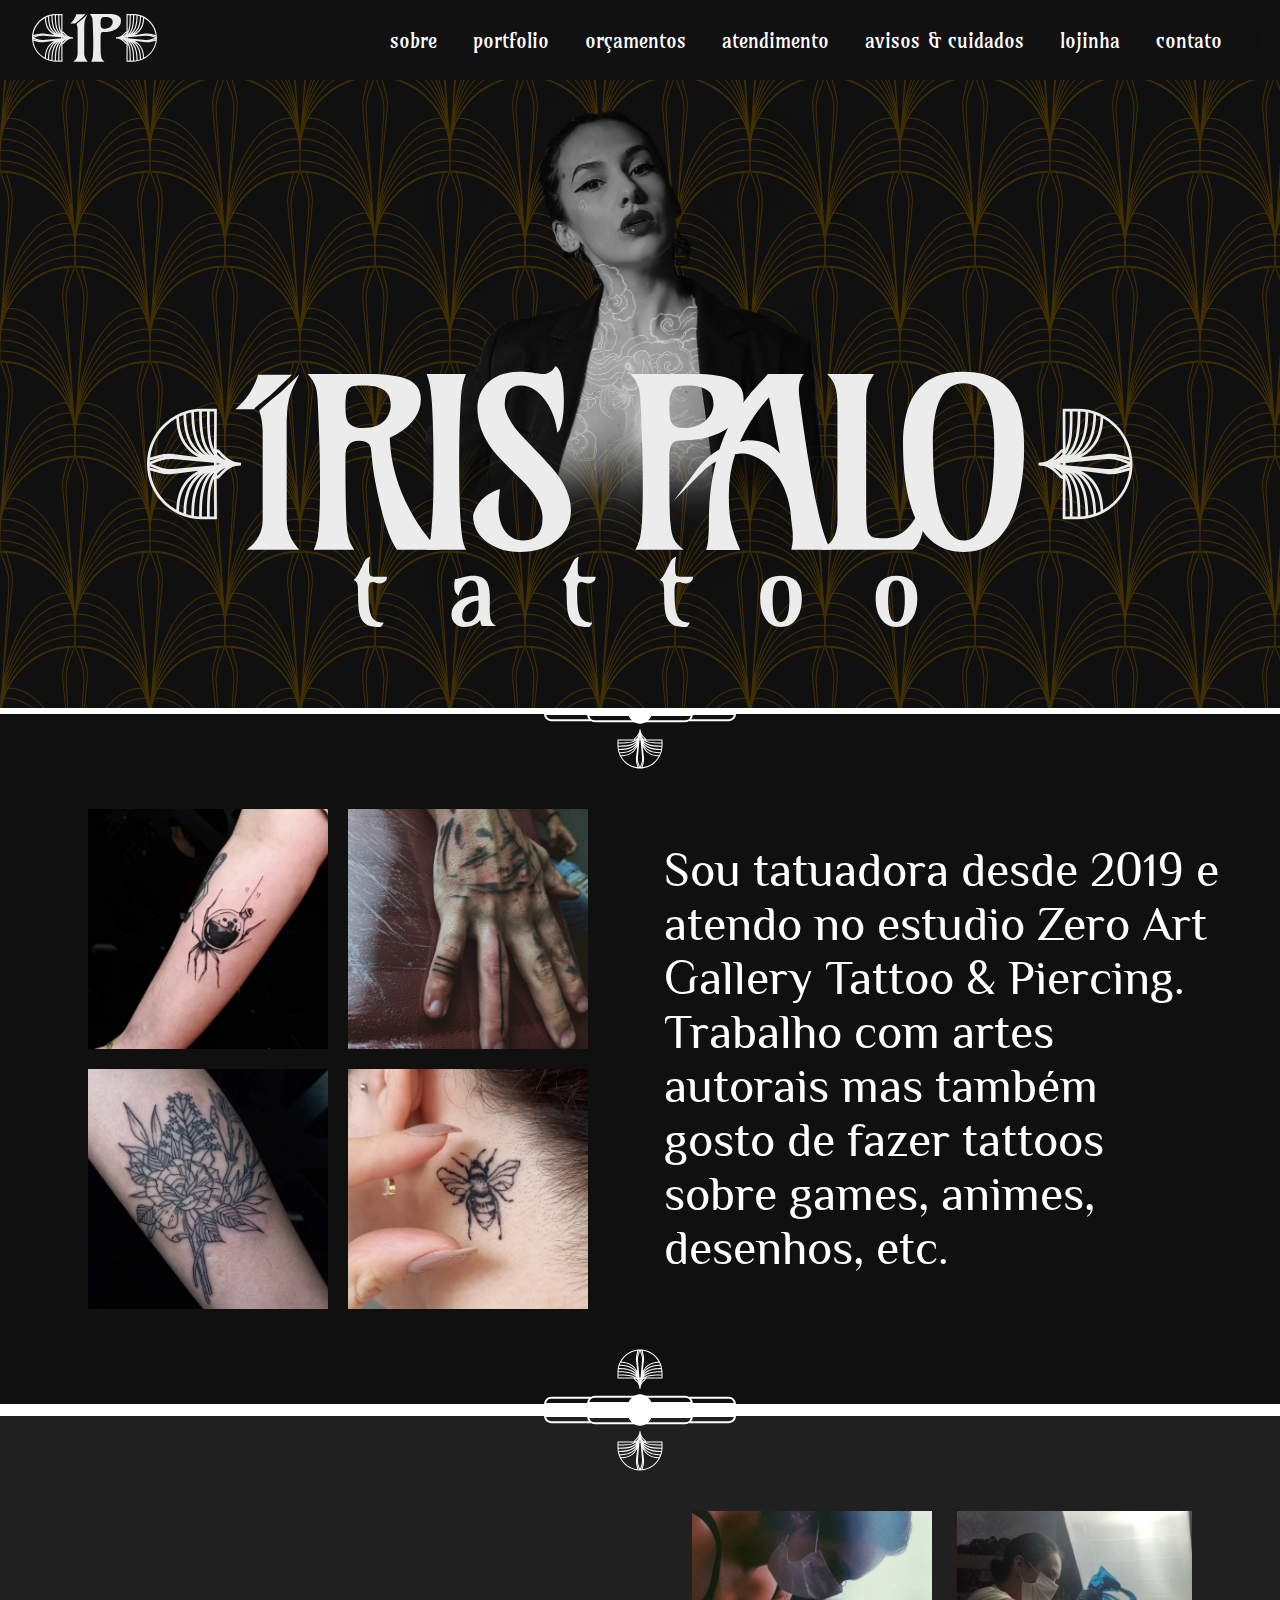
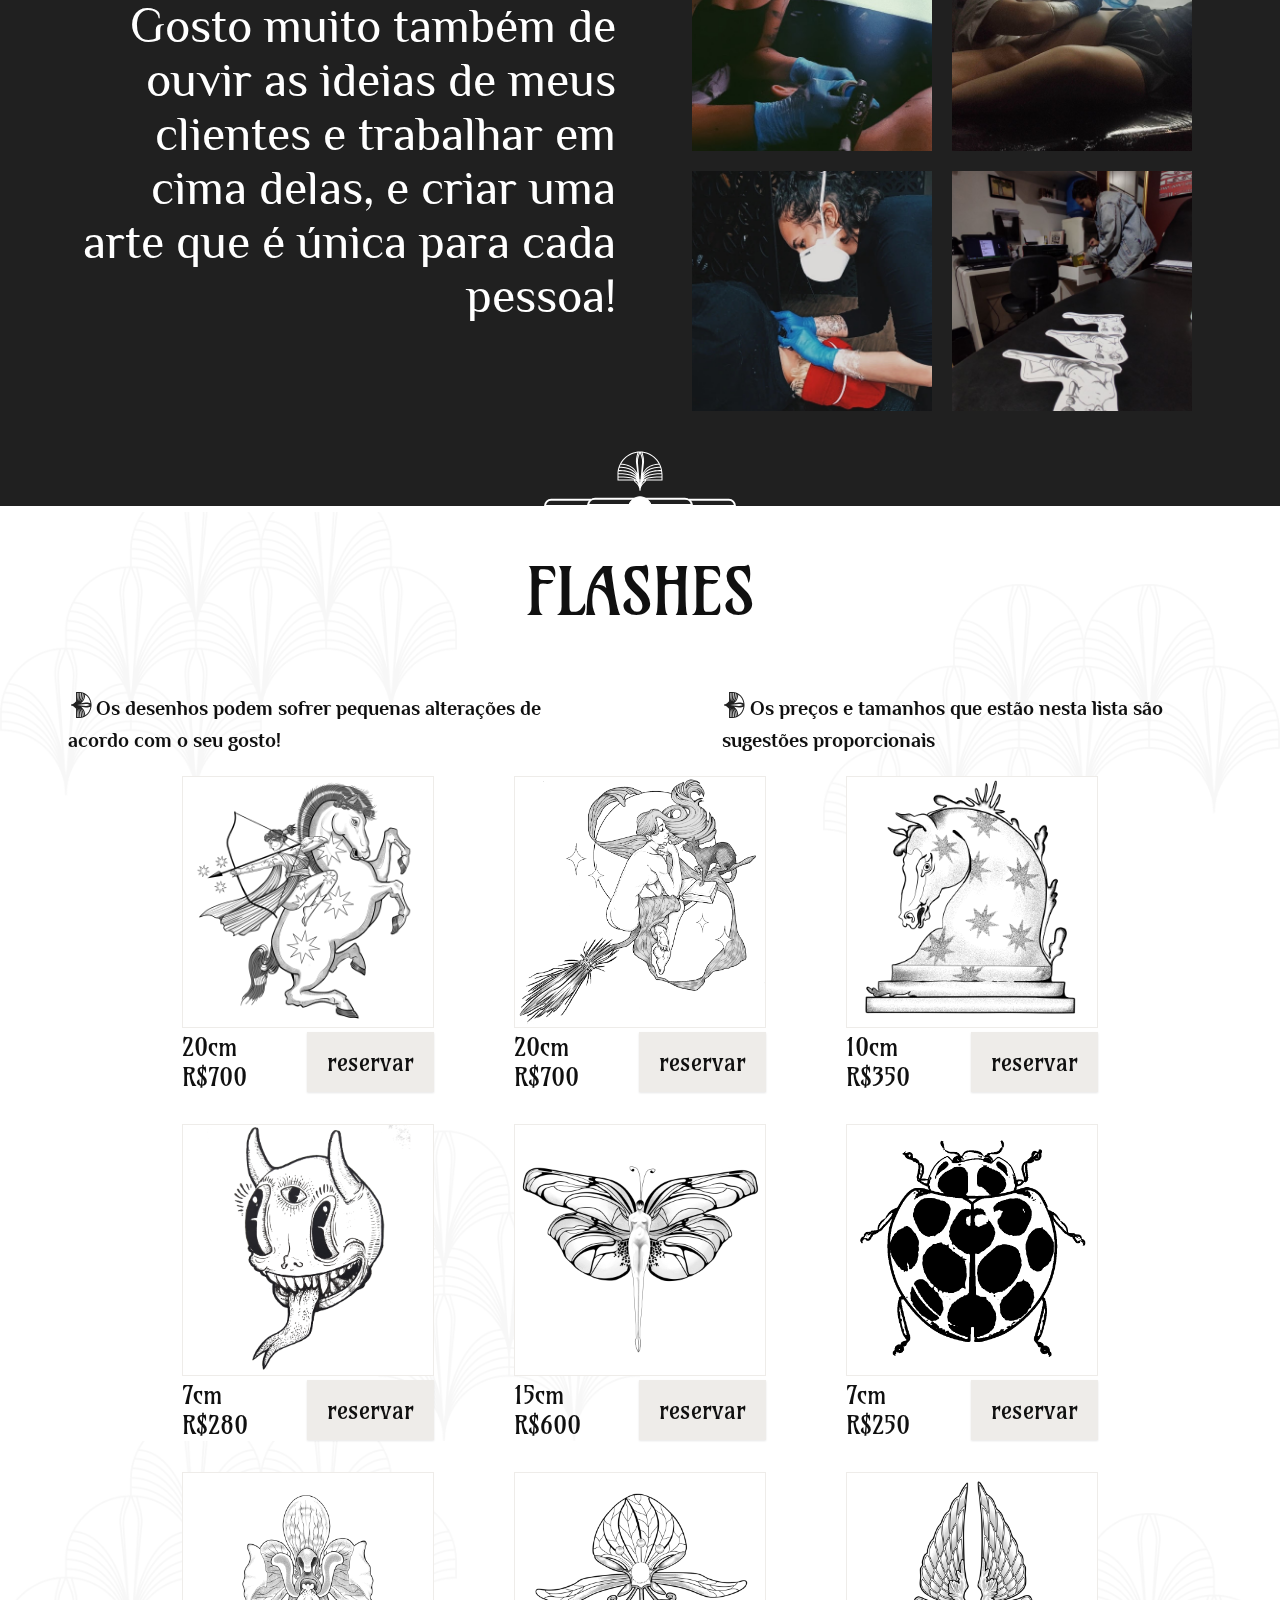
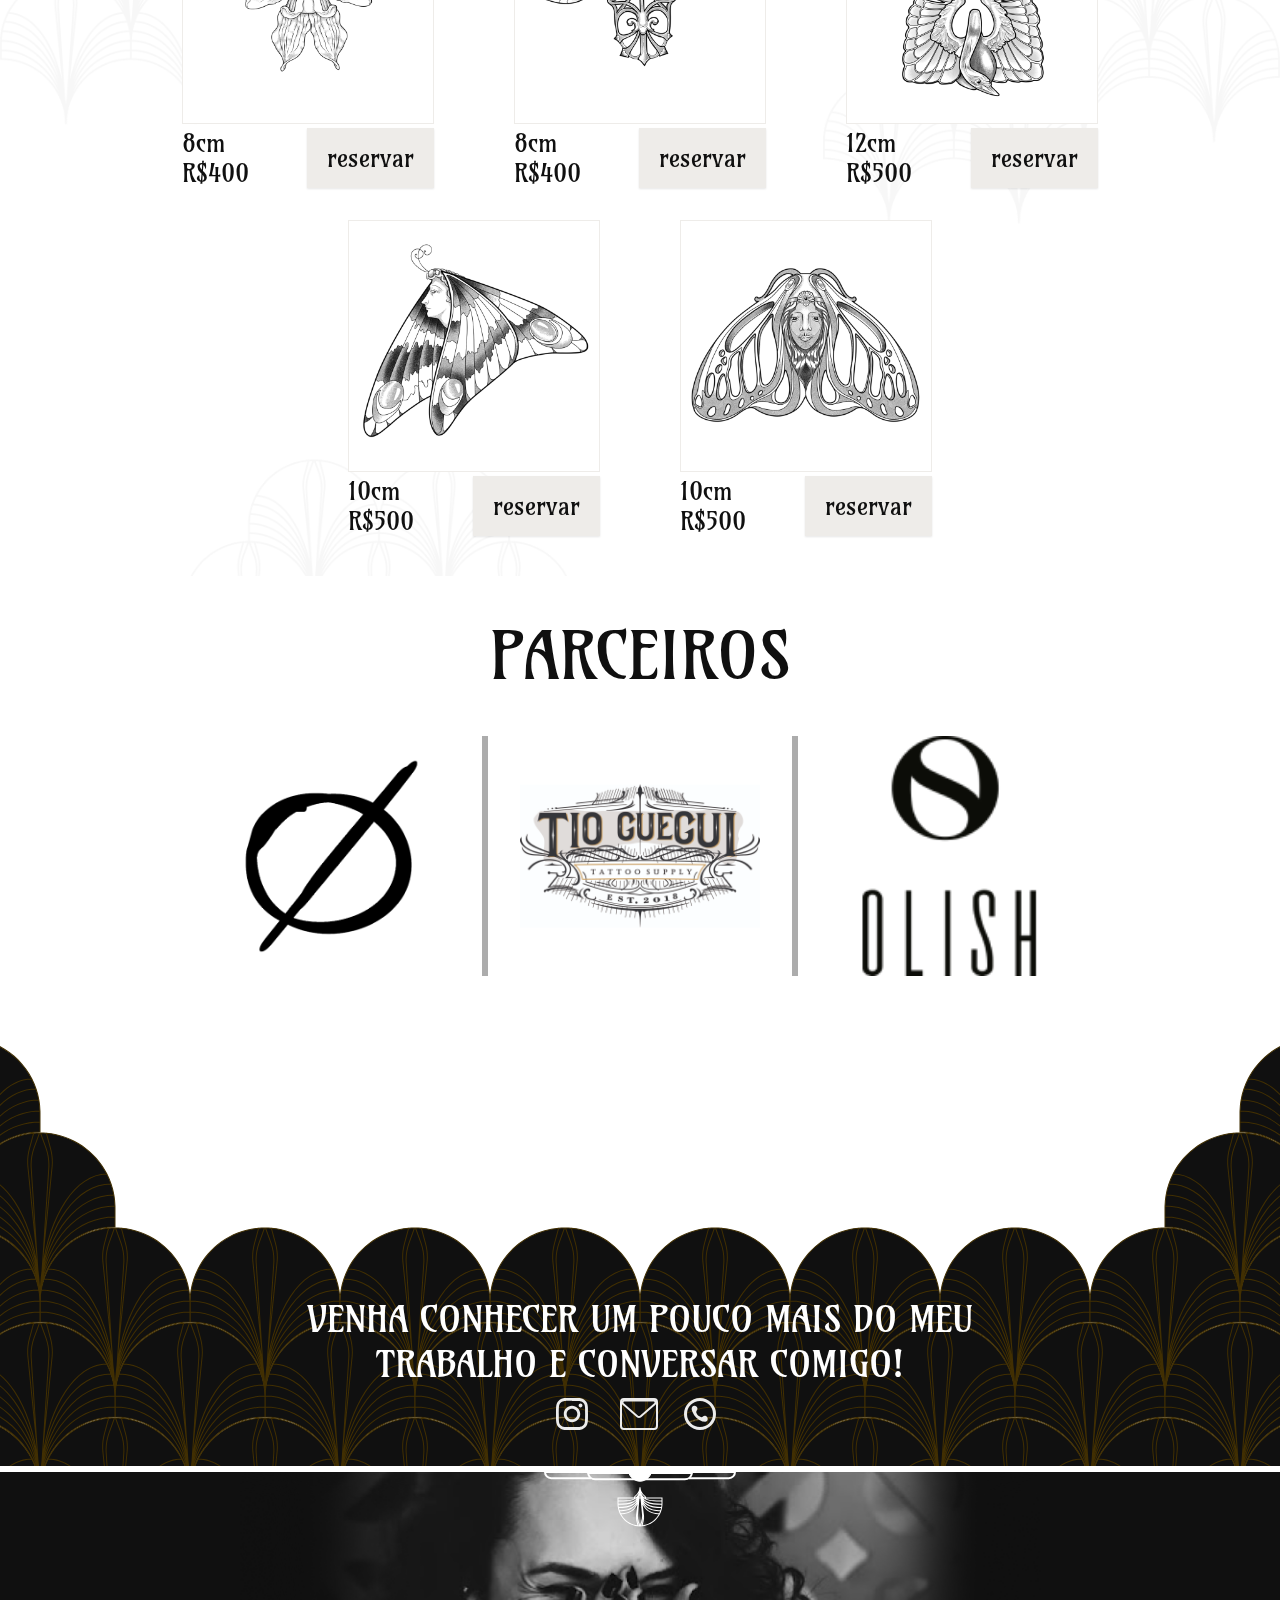
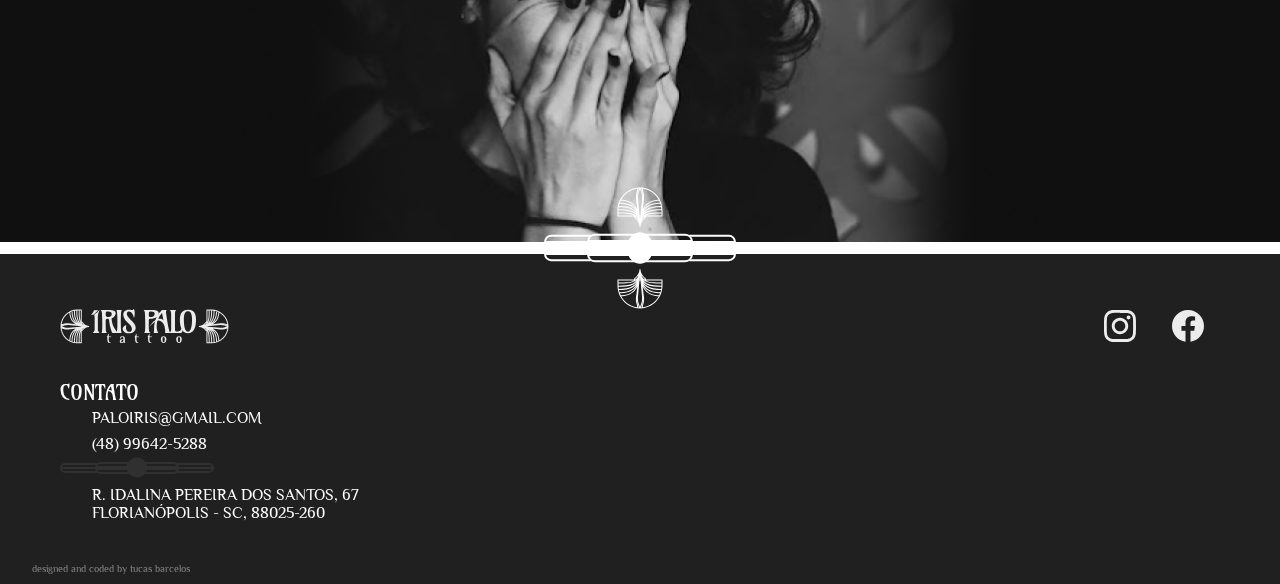
==== commit 3845bf86: "new content" ====
--- a/index.html
+++ b/index.html
@@ -24,12 +24,13 @@
         <a href="./index.html"><img src="./img/icons/logo-icon 1.svg" alt="IP"></a>
       </div>
       <ul class="header-menu">
-        <li><a class="c1 font-1-m" href="./sobre.html">sobre</a></li>
-        <li><a class="c1 font-1-m" href="./portfolio.html">portfolio</a></li>
-        <li><a class="c1 font-1-m" href="./orcamentos.html">orçamentos</a></li>
-        <li><a class="c1 font-1-m" href="./atendimento.html">atendimento</a></li>
-        <li><a class="c1 font-1-m" href="./avisos.html">avisos & cuidados</a></li>
-        <li><a class="c1 font-1-m" href="./contato.html">contato</a></li>
+        <li><a class="c1 font-1-s" href="./sobre.html">sobre</a></li>
+        <li><a class="c1 font-1-s" href="./portfolio.html">portfolio</a></li>
+        <li><a class="c1 font-1-s" href="./orcamentos.html">orçamentos</a></li>
+        <li><a class="c1 font-1-s" href="./atendimento.html">atendimento</a></li>
+        <li><a class="c1 font-1-s" href="./avisos.html">avisos & cuidados</a></li>
+        <li><a class="c1 font-1-s" href="https://umapenca.com/irispalo/" target="_blank">lojinha</a></li>
+        <li><a class="c1 font-1-s" href="./contato.html">contato</a></li>
       </ul>
       <div class="dropdown">
         <button class="dropbtn">
@@ -41,12 +42,13 @@
           </div>
         </button>
         <div class="dropdown-content">
-          <a class="c1 font-1-m" href="./sobre.html">sobre</a>
-          <a class="c1 font-1-m" href="./portfolio.html">portfolio</a>
-          <a class="c1 font-1-m" href="./orcamentos.html">orçamentos</a>
-          <a class="c1 font-1-m" href="./atendimento.html">atendimento</a>
-          <a class="c1 font-1-m" href="./avisos.html">avisos & cuidados</a>
-          <a class="c1 font-1-m" href="./contato.html">contato</a>
+          <a class="c1 font-1-s" href="./sobre.html">sobre</a>
+          <a class="c1 font-1-s" href="./portfolio.html">portfolio</a>
+          <a class="c1 font-1-s" href="./orcamentos.html">orçamentos</a>
+          <a class="c1 font-1-s" href="./atendimento.html">atendimento</a>
+          <a class="c1 font-1-s" href="./avisos.html">avisos & cuidados</a>
+          <a class="c1 font-1-s" href="https://umapenca.com/irispalo/" target="_blank">lojinha</a>
+          <a class="c1 font-1-s" href="./contato.html">contato</a>
         </div>
       </div>
     </div>
@@ -158,7 +160,7 @@
       <h2 class="font-1-xxl c9">FLASHES</h2>
       <div class="container2">
         <div class="avisos-flash">
-          <p class="font-2-sb c9">Os desenhos podem sofrer pequenas de acordo com o seu gosto!</p>
+          <p class="font-2-sb c9">Os desenhos podem sofrer pequenas alterações de acordo com o seu gosto!</p>
           <p class="font-2-sb c9">Os preços e tamanhos que estão nesta lista são sugestões proporcionais</p>
         </div>
         <ul class="flashs-grid">
@@ -199,18 +201,6 @@
             </div>
           </li>
           <li class="flash">
-            <div class="pic-3"><img src="./img/flash-dmn.png" alt=""></div>
-            <div class="font-1-m c9 flash-txt">
-              <div>
-                <p>10cm</p>
-                <p>R$400</p>
-              </div>
-              <div>
-                <a href="https://api.whatsapp.com/send/?phone=%2B554896425288&text=Ooooi,%20tudo%20bem?%20Eu%20vi%20o%20flash%20do%20Dem%C3%B4nio%20Tarot%20no%20seu%20site%20e%20gostaria%20de%20reservar%20ele." target="_blank" class="flash-btn font-1-m c9">reservar</a>
-              </div>
-            </div>
-          </li>
-          <li class="flash">
             <div class="pic-3"><img src="./img/flash-dmn2.png" alt=""></div>
             <div class="font-1-m c9 flash-txt">
               <div>
@@ -218,7 +208,7 @@
                 <p>R$280</p>
               </div>
               <div>
-                <a href="https://api.whatsapp.com/send/?phone=%2B554896425288&text=Ooooi,%20tudo%20bem?%20Eu%20vi%20o%20flash%20da%20Dem%C3%B4nio%20Linguarudo%20no%20seu%20site%20e%20gostaria%20de%20reservar%20ele" target="_blank" class="flash-btn font-1-m c9">reservar</a>
+                <a href="https://api.whatsapp.com/send/?phone=%2B554896425288&text=Ooooi,%20tudo%20bem?%20Eu%20vi%20o%20flash%20da%20Dem%C3%B4nio%20Linguarudo%20no%20seu%20site%20e%20gostaria%20de%20reservar%20ele." target="_blank" class="flash-btn font-1-m c9">reservar</a>
               </div>
             </div>
           </li>
@@ -242,24 +232,74 @@
                 <p>R$250</p>
               </div>
               <div>
-                <a href="https://api.whatsapp.com/send/?phone=%2B554896425288&text=Ooooi,%20tudo%20bem?%20Eu%20vi%20o%20flash%20da%20Joaninha%20no%20seu%20site%20e%20gostaria%20de%20reservar%20ele" target="_blank" class="flash-btn font-1-m c9">reservar</a>
-              </div>
-            </div>
-          </li>
-          <li class="flash">
-            <div class="pic-3"><img src="./img/flash-sra.png" alt=""></div>
-            <div class="font-1-m c9 flash-txt">
-              <div>
-                <p>25cm</p>
-                <p>R$800</p>
-              </div>
-              <div>
-                <a href="https://api.whatsapp.com/send/?phone=%2B554896425288&text=Ooooi,%20tudo%20bem?%20Eu%20vi%20o%20flash%20da%20Sereia%20no%20seu%20site%20e%20gostaria%20de%20reservar%20ele." target="_blank" class="flash-btn font-1-m c9">reservar</a>
+                <a href="https://api.whatsapp.com/send/?phone=%2B554896425288&text=Ooooi,%20tudo%20bem?%20Eu%20vi%20o%20flash%20da%20Joaninha%20no%20seu%20site%20e%20gostaria%20de%20reservar%20ele." target="_blank" class="flash-btn font-1-m c9">reservar</a>
+              </div>
+            </div>
+          </li>
+          <li class="flash">
+            <div class="pic-3"><img src="./img/flash-j1.png" alt=""></div>
+            <div class="font-1-m c9 flash-txt">
+              <div>
+                <p>8cm</p>
+                <p>R$400</p>
+              </div>
+              <div>
+                <a href="https://api.whatsapp.com/send/?phone=%2B554896425288&text=Ooooi,%20tudo%20bem?%20Eu%20vi%20o%20flash%20da%20Orquídea%20Lalique%20no%20seu%20site%20e%20gostaria%20de%20reservar%20ele." target="_blank" class="flash-btn font-1-m c9">reservar</a>
+              </div>
+            </div>
+          </li>
+          <li class="flash">
+            <div class="pic-3"><img src="./img/flash-j2.png" alt=""></div>
+            <div class="font-1-m c9 flash-txt">
+              <div>
+                <p>8cm</p>
+                <p>R$400</p>
+              </div>
+              <div>
+                <a href="https://api.whatsapp.com/send/?phone=%2B554896425288&text=Ooooi,%20tudo%20bem?%20Eu%20vi%20o%20flash%20da%20Orqu%C3%ADdea%20P%C3%A9rola%20Lalique%20no%20seu%20site%20e%20gostaria%20de%20reservar%20ele." target="_blank" class="flash-btn font-1-m c9">reservar</a>
+              </div>
+            </div>
+          </li>
+          <li class="flash">
+            <div class="pic-3"><img src="./img/flash-j3.png" alt=""></div>
+            <div class="font-1-m c9 flash-txt">
+              <div>
+                <p>12cm</p>
+                <p>R$500</p>
+              </div>
+              <div>
+                <a href="https://api.whatsapp.com/send/?phone=%2B554896425288&text=Ooooi,%20tudo%20bem?%20Eu%20vi%20o%20flash%20da%20Cisne%20do%20Antigo%20Testamento%20no%20seu%20site%20e%20gostaria%20de%20reservar%20ele" target="_blank" class="flash-btn font-1-m c9">reservar</a>
+              </div>
+            </div>
+          </li>
+          <li class="flash">
+            <div class="pic-3"><img src="./img/flash-j4.png" alt=""></div>
+            <div class="font-1-m c9 flash-txt">
+              <div>
+                <p>10cm</p>
+                <p>R$500</p>
+              </div>
+              <div>
+                <a href="https://api.whatsapp.com/send/?phone=%2B554896425288&text=Ooooi,%20tudo%20bem?%20Eu%20vi%20o%20flash%20da%20Borboleta%20Lalique%20no%20seu%20site%20e%20gostaria%20de%20reservar%20ele." target="_blank" class="flash-btn font-1-m c9">reservar</a>
+              </div>
+            </div>
+          </li>
+          <li class="flash">
+            <div class="pic-3"><img src="./img/flash-j5.png" alt=""></div>
+            <div class="font-1-m c9 flash-txt">
+              <div>
+                <p>10cm</p>
+                <p>R$500</p>
+              </div>
+              <div>
+                <a href="https://api.whatsapp.com/send/?phone=%2B554896425288&text=Ooooi,%20tudo%20bem?%20Eu%20vi%20o%20flash%20da%20Mariposa%20Lalique%20no%20seu%20site%20e%20gostaria%20de%20reservar%20ele." target="_blank" class="flash-btn font-1-m c9">reservar</a>
               </div>
             </div>
           </li>
           <div class="flash-overlay">
-            <img src="./img/flash-amz.png" alt="">
+            <div class="flash-overlay-content">
+              <img src="./img/flash-amz.png" alt="">
+            </div>
           </div>
         </ul>
       </div>
@@ -272,13 +312,19 @@
       <div class="partners-grid">
         <ul>
           <li>
-            <div class="pic-2"><img src="./img/zero-logo-b.png" alt=""></div>
+            <a href="https://www.instagram.com/zerotattooestudio/" target="_blank">
+              <div class="pic-2"><img src="./img/zero-logo-b.png" alt=""></div>
+            </a>
           </li>
           <li>
-            <div class="pic-2"><img src="./img/tio-guegui.png" alt=""></div>
+            <a href="www.tiogueguitattoo.com.br/" target="_blank">
+              <div class="pic-2"><img src="./img/tio-guegui.png" alt=""></div>
+            </a>
           </li>
           <li>
-            <div class="pic-2"><img src="./img/OLISH.png" alt=""></div>
+            <a href="https://www.instagram.com/olish.br/" target="_blank">
+              <div class="pic-2"><img src="./img/OLISH.png" alt=""></div>
+            </a>
           </li>
         </ul>
       </div>
@@ -287,20 +333,25 @@
       <h3 class="font-1-l c1">VENHA CONHECER UM POUCO MAIS DO MEU TRABALHO E CONVERSAR COMIGO!</h3>
       <ul>
         <li>
-          <a href="">
-            <div class="icon"><img src="./img/icons/insta.svg" alt=""></div>
+          <a href="https://www.instagram.com/irispalo.ink/" target="_blank">
+            <div class="icon">
+              <img src="./img/icons/insta.svg" alt="">
+            </div>
           </a>
         </li>
         <li>
-          <a href="">
-            <div class="icon"><img src="./img/icons/email.svg" alt=""></div>
-          </a>
-        </li>
-        <li>
-          <a href="">
-            <div class="icon"><img src="./img/icons/whatsapp.svg" alt="">
-          </a>
-    </div>
+          <a href="https://api.whatsapp.com/send/?phone=%2B554896425288&text&type=phone_number&app_absent=0" target="_blank"">
+            <div class=" icon">
+            <img src="./img/icons/email.svg" alt="">
+    </div>
+    </a>
+    </li>
+    <li>
+      <a href="https://api.whatsapp.com/send/?phone=%2B554896425288&text&type=phone_number&app_absent=0" target="_blank">
+        <div class="icon">
+          <img src="./img/icons/whatsapp.svg" alt="">
+        </div>
+      </a>
     </li>
     </ul>
     </div>
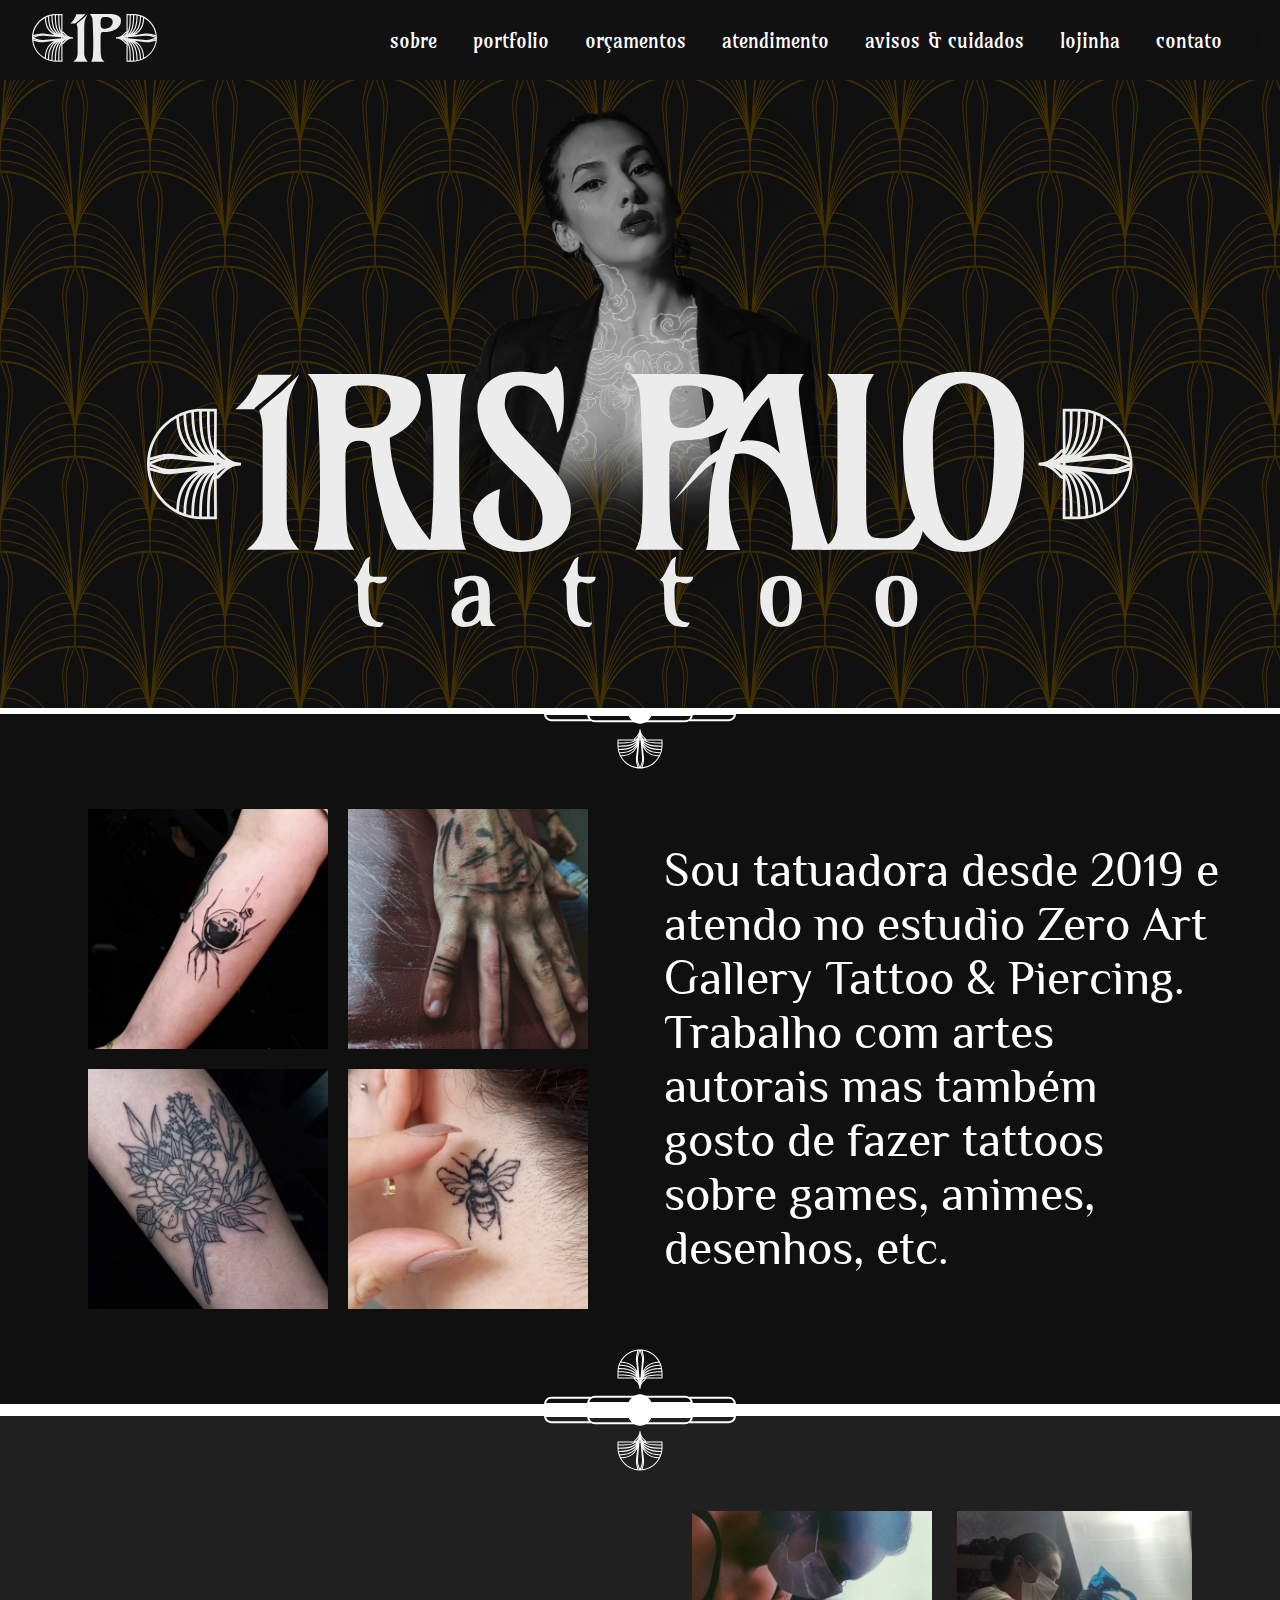
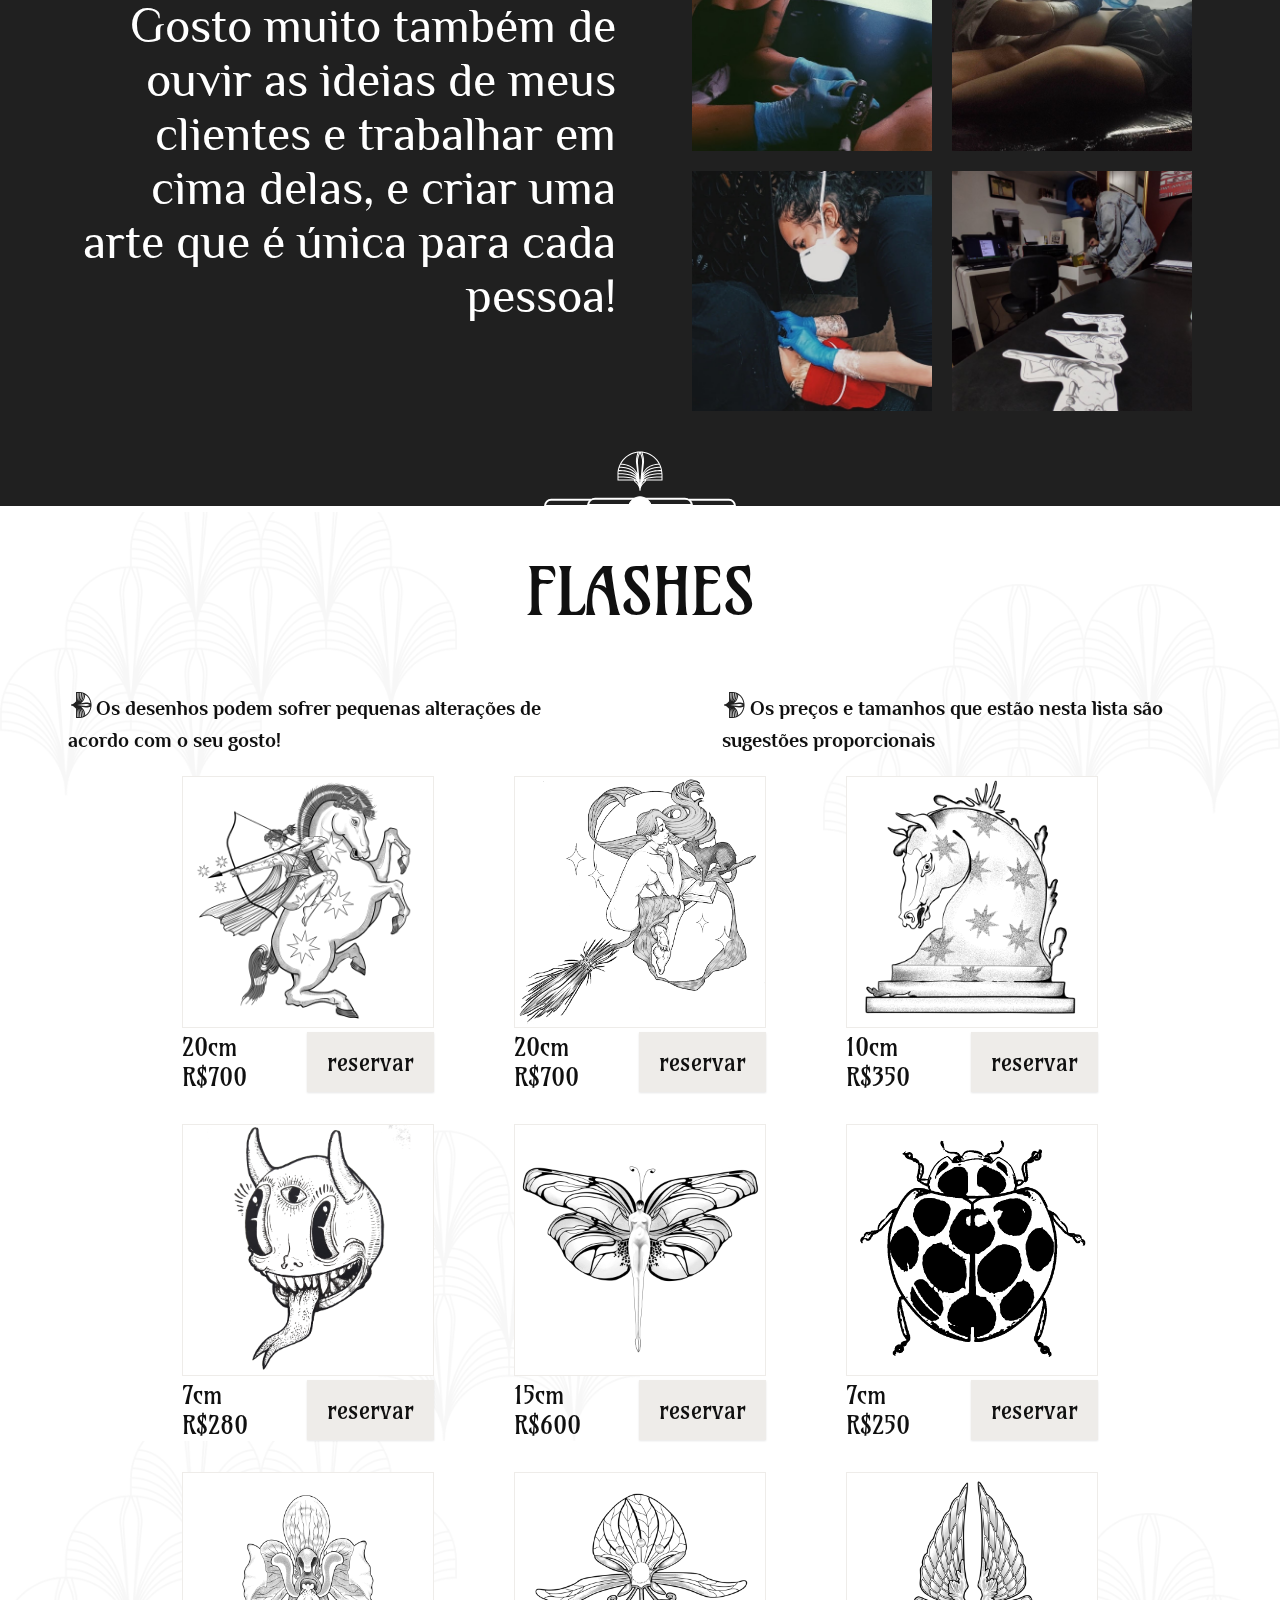
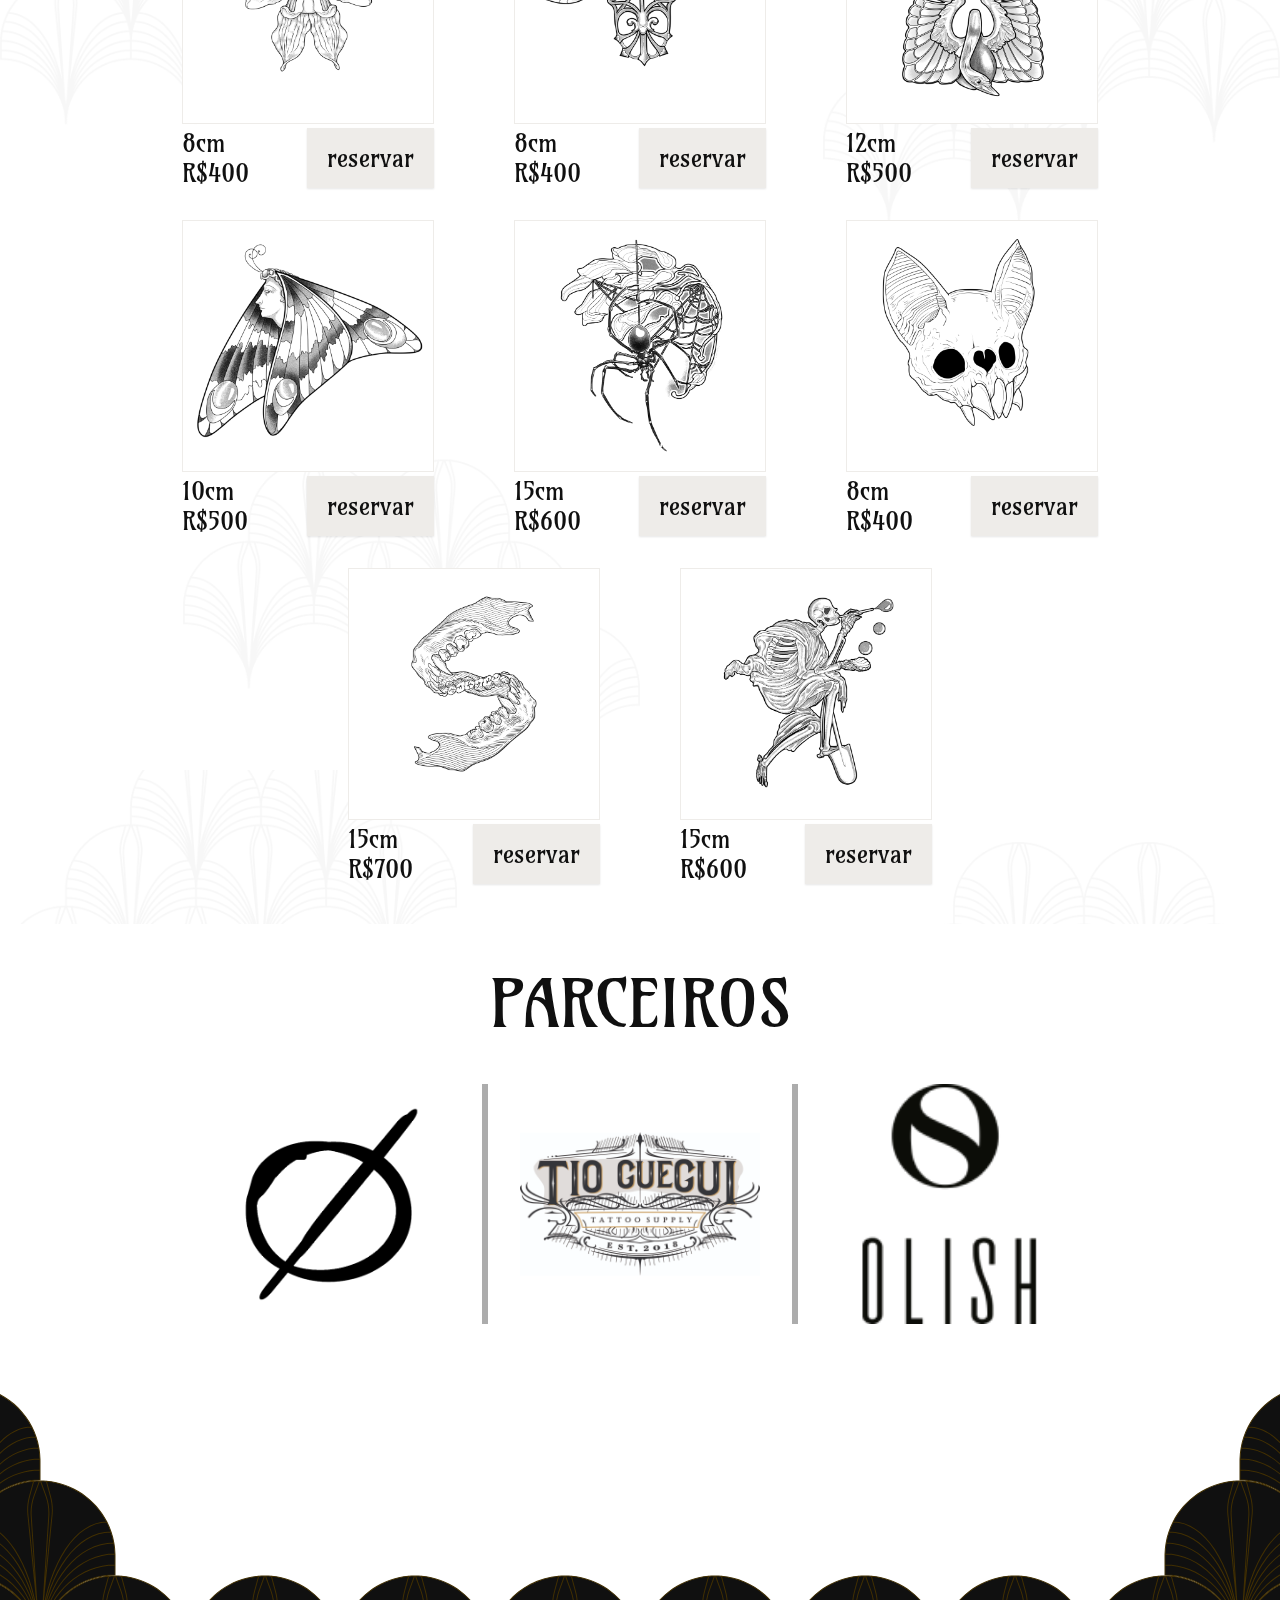
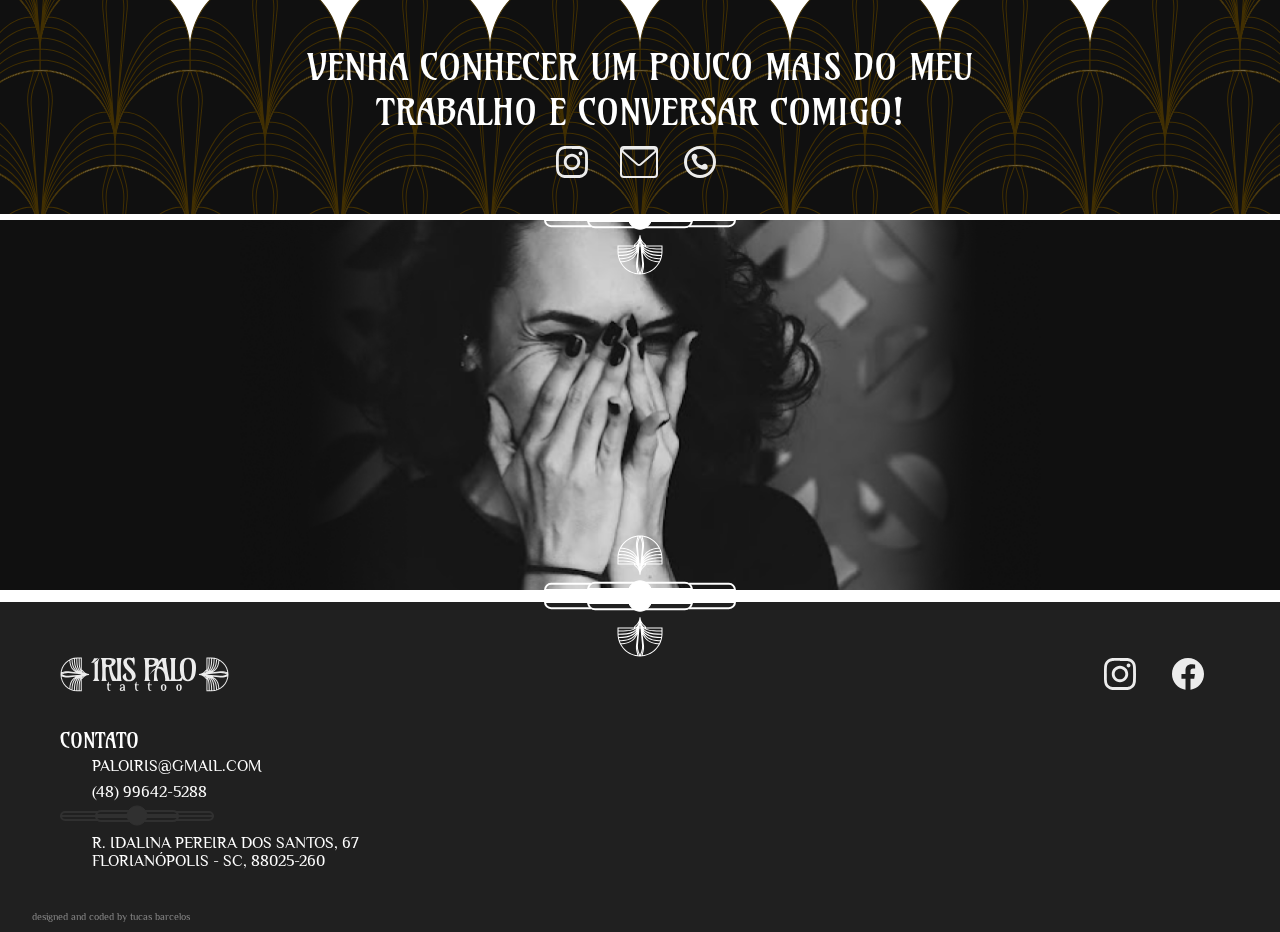
==== commit 4f81641d: "new imgs" ====
--- a/index.html
+++ b/index.html
@@ -14,6 +14,16 @@
   <link rel="preconnect" href="https://fonts.googleapis.com">
   <link rel="preconnect" href="https://fonts.gstatic.com" crossorigin>
   <link href="https://fonts.googleapis.com/css2?family=Amarante&family=Philosopher:wght@400;700&display=swap" rel="stylesheet">
+  <!-- Google tag (gtag.js) -->
+  <script async src="https://www.googletagmanager.com/gtag/js?id=G-EZF5PSVEZW">
+  </script>
+  <script>
+    window.dataLayer = window.dataLayer || [];
+    function gtag() { dataLayer.push(arguments); }
+    gtag('js', new Date());
+
+    gtag('config', 'G-EZF5PSVEZW');
+  </script>
 </head>
 
 
@@ -285,17 +295,54 @@
             </div>
           </li>
           <li class="flash">
-            <div class="pic-3"><img src="./img/flash-j5.png" alt=""></div>
-            <div class="font-1-m c9 flash-txt">
-              <div>
-                <p>10cm</p>
-                <p>R$500</p>
-              </div>
-              <div>
-                <a href="https://api.whatsapp.com/send/?phone=%2B554896425288&text=Ooooi,%20tudo%20bem?%20Eu%20vi%20o%20flash%20da%20Mariposa%20Lalique%20no%20seu%20site%20e%20gostaria%20de%20reservar%20ele." target="_blank" class="flash-btn font-1-m c9">reservar</a>
-              </div>
-            </div>
-          </li>
+            <div class="pic-3"><img src="./img/flash-arn.png" alt=""></div>
+            <div class="font-1-m c9 flash-txt">
+              <div>
+                <p>15cm</p>
+                <p>R$600</p>
+              </div>
+              <div>
+                <a href="https://api.whatsapp.com/send/?phone=%2B554896425288&text=Ooooi,%20tudo%20bem?%20Eu%20vi%20o%20flash%20da%20Aranha%20no%20seu%20site%20e%20gostaria%20de%20reservar%20ele." target="_blank" class="flash-btn font-1-m c9">reservar</a>
+              </div>
+            </div>
+          </li>
+          <li class="flash">
+            <div class="pic-3"><img src="./img/flash-bat.png" alt=""></div>
+            <div class="font-1-m c9 flash-txt">
+              <div>
+                <p>8cm</p>
+                <p>R$400</p>
+              </div>
+              <div>
+                <a href="https://api.whatsapp.com/send/?phone=%2B554896425288&text=Ooooi,%20tudo%20bem?%20Eu%20vi%20o%20flash%20do%20Cranio%20de%20Morcego%20no%20seu%20site%20e%20gostaria%20de%20reservar%20ele." target="_blank" class="flash-btn font-1-m c9">reservar</a>
+              </div>
+            </div>
+          </li>
+          <li class="flash">
+            <div class="pic-3"><img src="./img/flash-vmp.png" alt=""></div>
+            <div class="font-1-m c9 flash-txt">
+              <div>
+                <p>15cm</p>
+                <p>R$700</p>
+              </div>
+              <div>
+                <a href="https://api.whatsapp.com/send/?phone=%2B554896425288&text=Ooooi,%20tudo%20bem?%20Eu%20vi%20o%20flash%20da%20BMandibula%20Mobius%20no%20seu%20site%20e%20gostaria%20de%20reservar%20ele." target="_blank" class="flash-btn font-1-m c9">reservar</a>
+              </div>
+            </div>
+          </li>
+          <li class="flash">
+            <div class="pic-3"><img src="./img/flash-sopro.png" alt=""></div>
+            <div class="font-1-m c9 flash-txt">
+              <div>
+                <p>15cm</p>
+                <p>R$600</p>
+              </div>
+              <div>
+                <a href="https://api.whatsapp.com/send/?phone=%2B554896425288&text=Ooooi,%20tudo%20bem?%20Eu%20vi%20o%20flash%20do%20Sopro%%20no%20seu%20site%20e%20gostaria%20de%20reservar%20ele." target="_blank" class="flash-btn font-1-m c9">reservar</a>
+              </div>
+            </div>
+          </li>
+
           <div class="flash-overlay">
             <div class="flash-overlay-content">
               <img src="./img/flash-amz.png" alt="">
